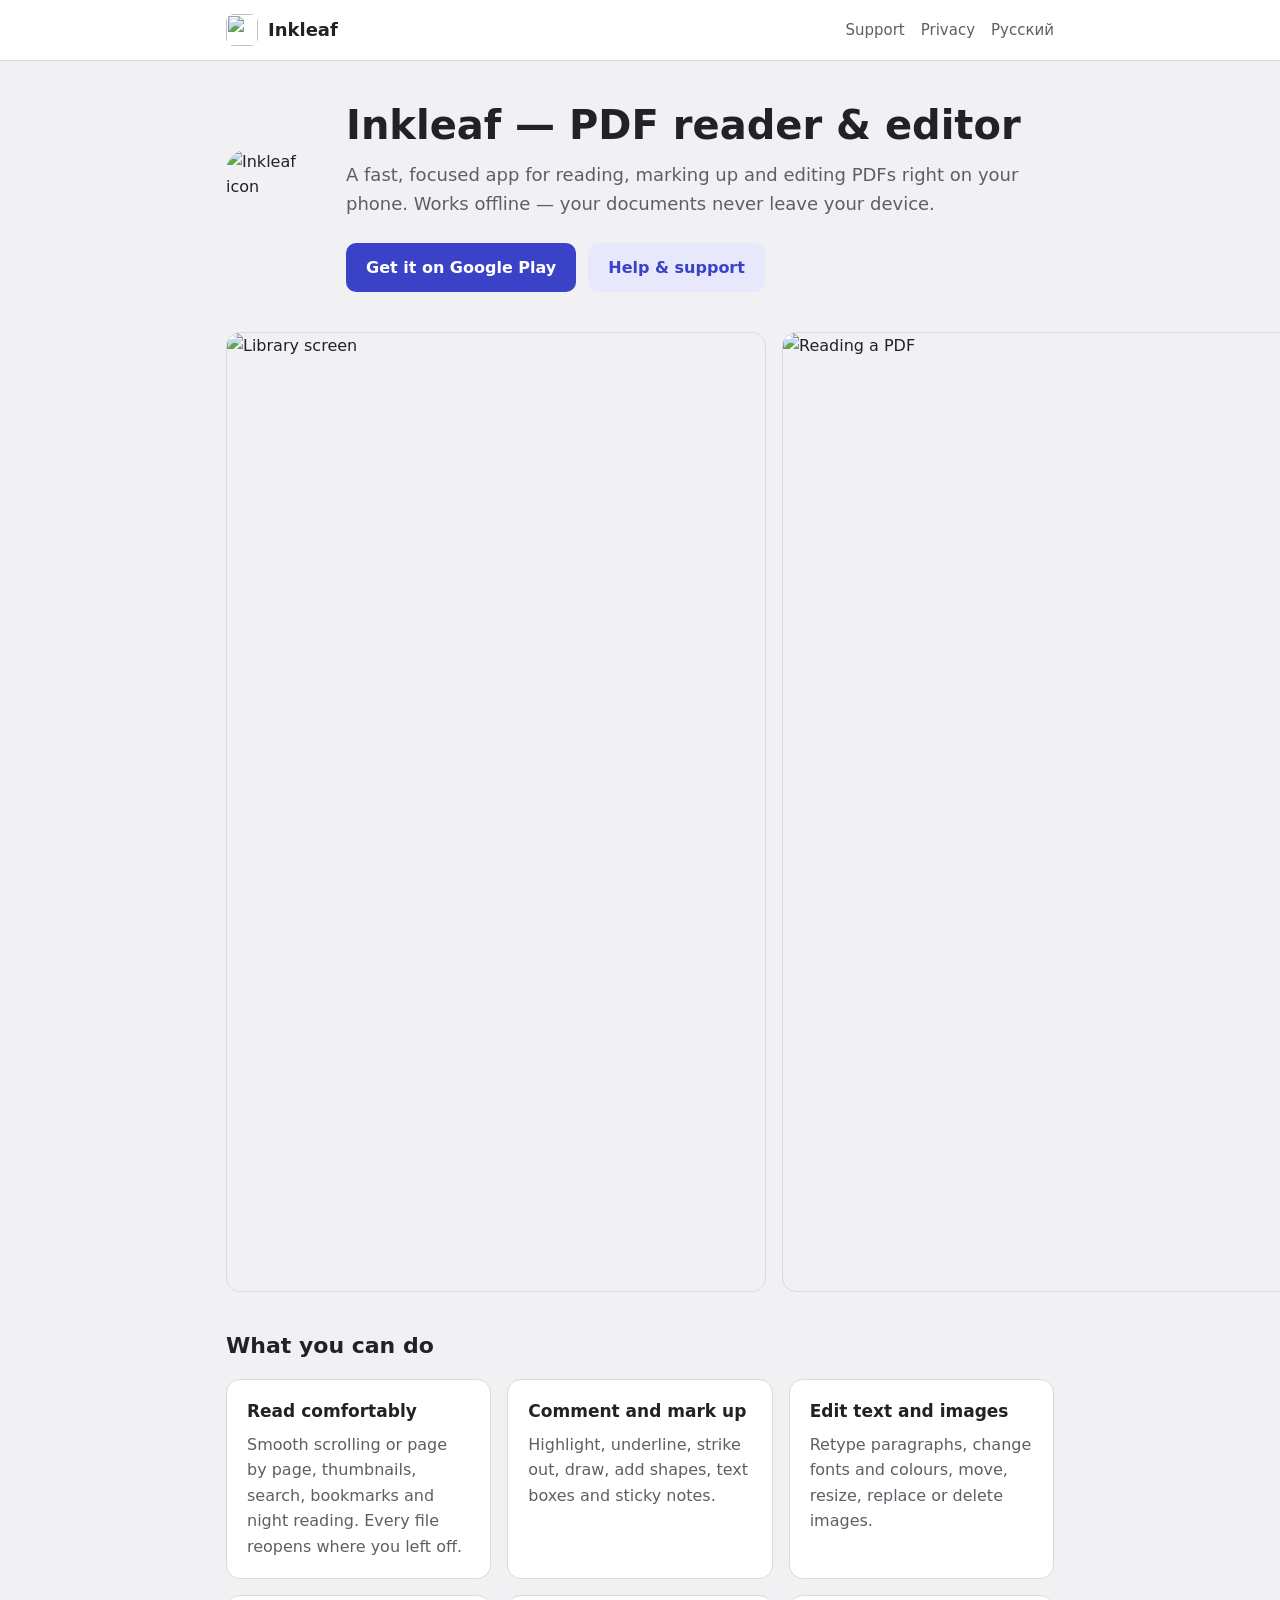
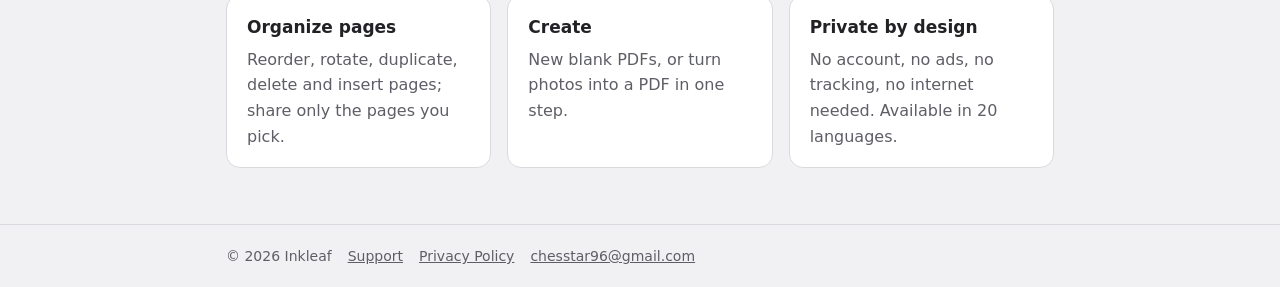
==== index.html @ e780fc38 "Add files via upload" ====
<!doctype html>
<html lang="en">
<head>
<meta charset="utf-8">
<meta name="viewport" content="width=device-width, initial-scale=1">
<title>Inkleaf — PDF Reader & Editor</title>
<meta name="description" content="Read, mark up and edit PDFs on your phone. Works offline; your files stay on your device.">
<link rel="icon" href="./img/icon.svg" type="image/svg+xml">
<link rel="stylesheet" href="./style.css">
</head>
<body>
<header><div class="wrap">
  <a class="brand" href="./"><img src="./img/icon.svg" alt="">Inkleaf</a>
  <nav>
    <a href="./support/">Support</a>
    <a href="./privacy/">Privacy</a>
    <a href="./ru/" lang="ru">Русский</a>
  </nav>
</div></header>
<main><div class="wrap">
  <section class="hero">
    <img class="hero-icon" src="./img/icon.svg" alt="Inkleaf icon">
    <div class="hero-text">
      <h1>Inkleaf — PDF reader &amp; editor</h1>
      <p class="lead">A fast, focused app for reading, marking up and editing PDFs right on your phone. Works offline — your documents never leave your device.</p>
      <div class="buttons">
        <a class="btn" href="https://play.google.com/store/apps/details?id=com.inkleaf">Get it on Google Play</a>
        <a class="btn secondary" href="./support/">Help &amp; support</a>
      </div>
    </div>
  </section>

  <div class="shots">
    <img src="./img/01-home.jpg" alt="Library screen" loading="lazy" width="540" height="960">
    <img src="./img/02-reader.jpg" alt="Reading a PDF" loading="lazy" width="540" height="960">
    <img src="./img/03-annotate.jpg" alt="Annotating a PDF" loading="lazy" width="540" height="960">
  </div>

  <h2>What you can do</h2>
  <div class="features">
    <div class="card"><h3>Read comfortably</h3><p>Smooth scrolling or page by page, thumbnails, search, bookmarks and night reading. Every file reopens where you left off.</p></div>
    <div class="card"><h3>Comment and mark up</h3><p>Highlight, underline, strike out, draw, add shapes, text boxes and sticky notes.</p></div>
    <div class="card"><h3>Edit text and images</h3><p>Retype paragraphs, change fonts and colours, move, resize, replace or delete images.</p></div>
    <div class="card"><h3>Organize pages</h3><p>Reorder, rotate, duplicate, delete and insert pages; share only the pages you pick.</p></div>
    <div class="card"><h3>Create</h3><p>New blank PDFs, or turn photos into a PDF in one step.</p></div>
    <div class="card"><h3>Private by design</h3><p>No account, no ads, no tracking, no internet needed. Available in 20 languages.</p></div>
  </div>
</div></main>
<footer><div class="wrap">
  <span>© 2026 Inkleaf</span>
  <a href="./support/">Support</a>
  <a href="./privacy/">Privacy Policy</a>
  <a href="mailto:chesstar96@gmail.com">chesstar96@gmail.com</a>
</div></footer>
</body>
</html>
---- style.css ----
:root {
  --bg: #f1f1f3;
  --card: #ffffff;
  --border: #dadade;
  --text: #222226;
  --muted: #5e5e66;
  --accent: #3a42c8;
  --accent-soft: #e7e8fb;
}
@media (prefers-color-scheme: dark) {
  :root {
    --bg: #19191c;
    --card: #2e2e33;
    --border: #3c3c43;
    --text: #ececef;
    --muted: #aeaeb6;
    --accent: #8b93ff;
    --accent-soft: #272b5e;
  }
}

* { box-sizing: border-box; }
html { -webkit-text-size-adjust: 100%; }
body {
  margin: 0;
  background: var(--bg);
  color: var(--text);
  font: 16px/1.6 system-ui, -apple-system, "Segoe UI", Roboto, sans-serif;
}
a { color: var(--accent); }
img { max-width: 100%; }

.wrap { max-width: 860px; margin: 0 auto; padding: 0 16px; }

header { border-bottom: 1px solid var(--border); background: var(--card); }
header .wrap { display: flex; align-items: center; gap: 12px; min-height: 60px; flex-wrap: wrap; }
.brand { display: flex; align-items: center; gap: 10px; font-weight: 700; font-size: 18px; color: var(--text); text-decoration: none; margin-right: auto; }
.brand img { width: 32px; height: 32px; border-radius: 8px; }
nav { display: flex; gap: 16px; flex-wrap: wrap; font-size: 15px; }
nav a { color: var(--muted); text-decoration: none; }
nav a:hover, nav a[aria-current] { color: var(--accent); }

main { padding: 40px 0 56px; }
h1 { font-size: clamp(28px, 6vw, 40px); line-height: 1.2; margin: 0 0 12px; }
h2 { font-size: 22px; margin: 36px 0 12px; }
h3 { font-size: 17px; margin: 24px 0 6px; }
.lead { font-size: 18px; color: var(--muted); margin: 0 0 24px; }
.updated { color: var(--muted); font-size: 14px; }

.hero { display: flex; gap: 24px; align-items: center; flex-wrap: wrap; }
.hero-icon { width: 96px; height: 96px; border-radius: 22px; }
.hero-text { flex: 1 1 320px; }

.btn {
  display: inline-block; padding: 12px 20px; border-radius: 10px;
  background: var(--accent); color: #fff; text-decoration: none; font-weight: 600;
}
@media (prefers-color-scheme: dark) { .btn { color: #19191c; } }
.btn.secondary { background: var(--accent-soft); color: var(--accent); }
.buttons { display: flex; gap: 12px; flex-wrap: wrap; }

.shots { display: grid; grid-template-columns: repeat(3, 1fr); gap: 16px; margin: 40px 0 8px; }
.shots img { border-radius: 14px; border: 1px solid var(--border); display: block; }
@media (max-width: 560px) { .shots { grid-template-columns: repeat(2, 1fr); } .shots img:nth-child(3) { display: none; } }

.features { display: grid; grid-template-columns: repeat(auto-fit, minmax(240px, 1fr)); gap: 16px; margin-top: 16px; }
.card { background: var(--card); border: 1px solid var(--border); border-radius: 14px; padding: 18px 20px; }
.card h3 { margin-top: 0; }
.card p { margin: 0; color: var(--muted); }

details { background: var(--card); border: 1px solid var(--border); border-radius: 12px; padding: 14px 18px; margin: 10px 0; }
summary { cursor: pointer; font-weight: 600; }
details p, details ol, details ul { margin: 10px 0 0; color: var(--muted); }

.contact { background: var(--accent-soft); border-radius: 14px; padding: 20px; margin-top: 32px; }
.contact p { margin: 0 0 12px; }

footer { border-top: 1px solid var(--border); padding: 20px 0; color: var(--muted); font-size: 14px; }
footer .wrap { display: flex; gap: 16px; flex-wrap: wrap; }
footer a { color: var(--muted); }
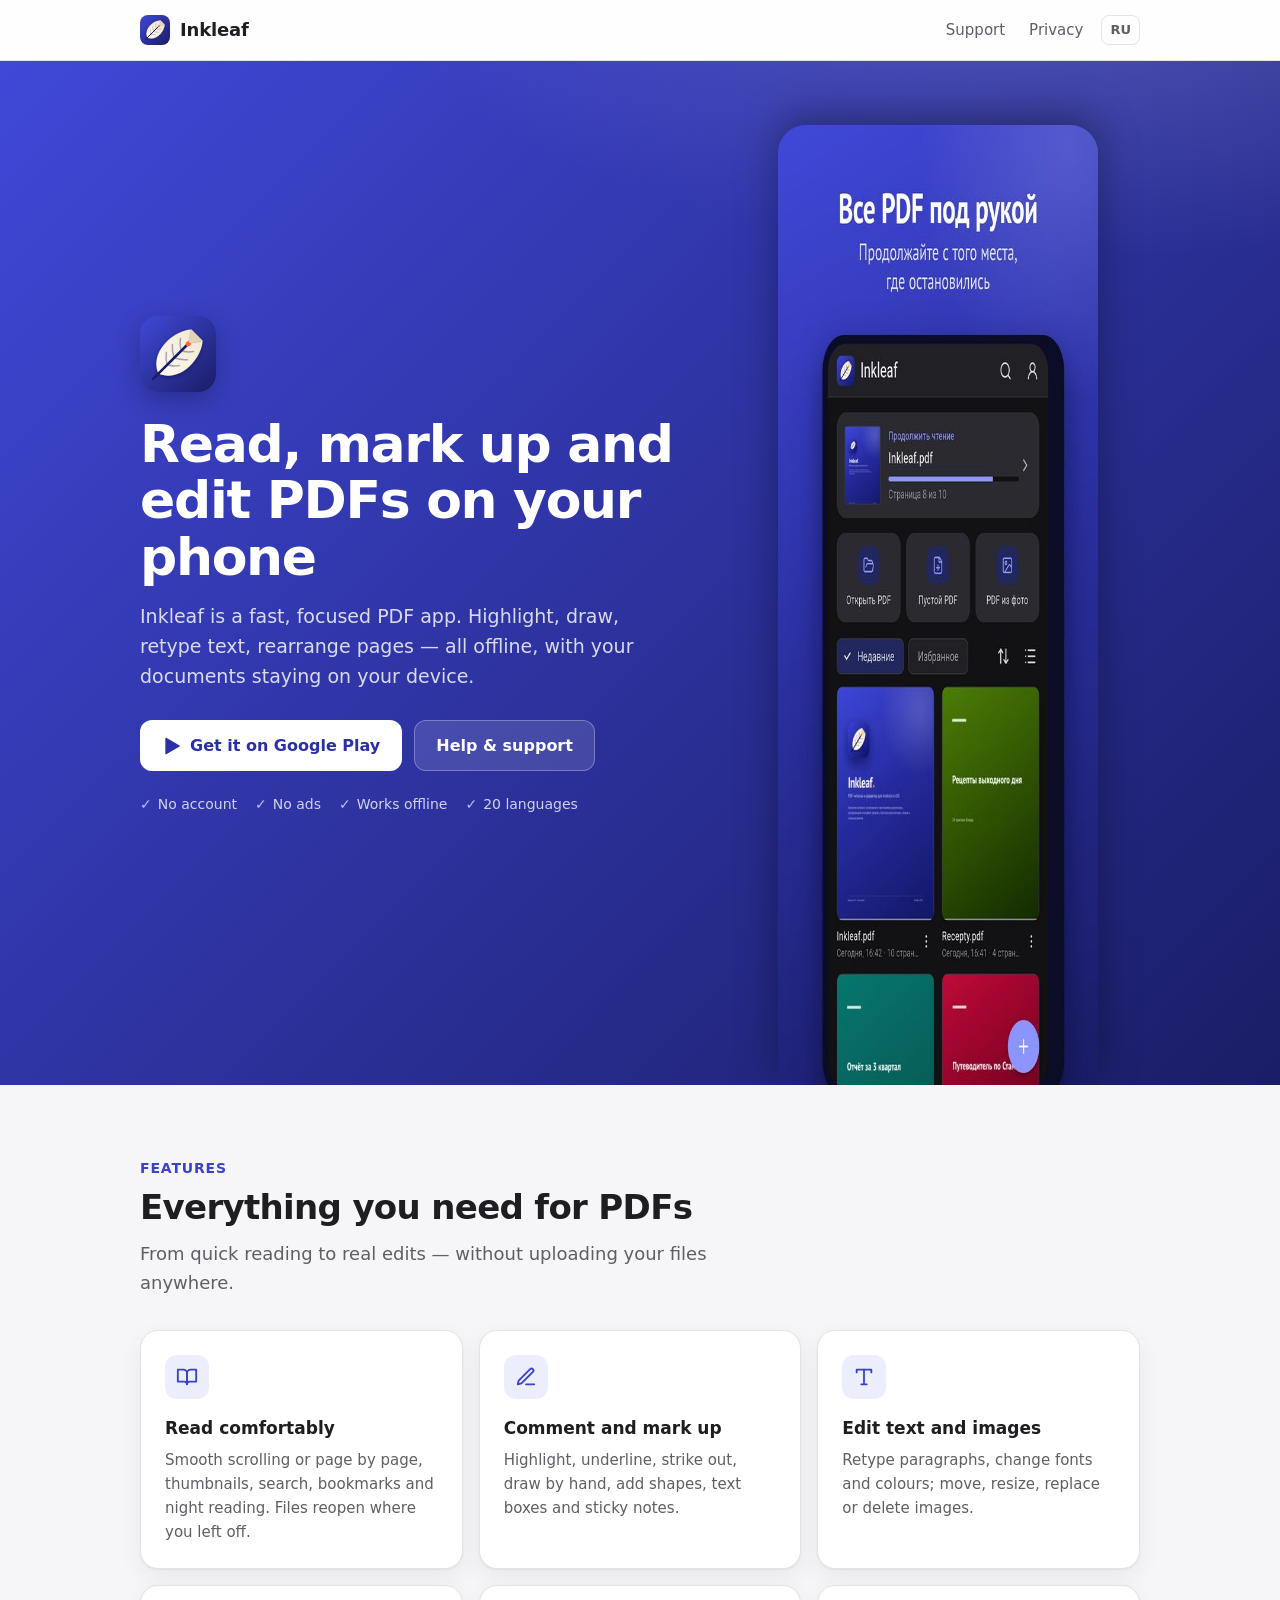
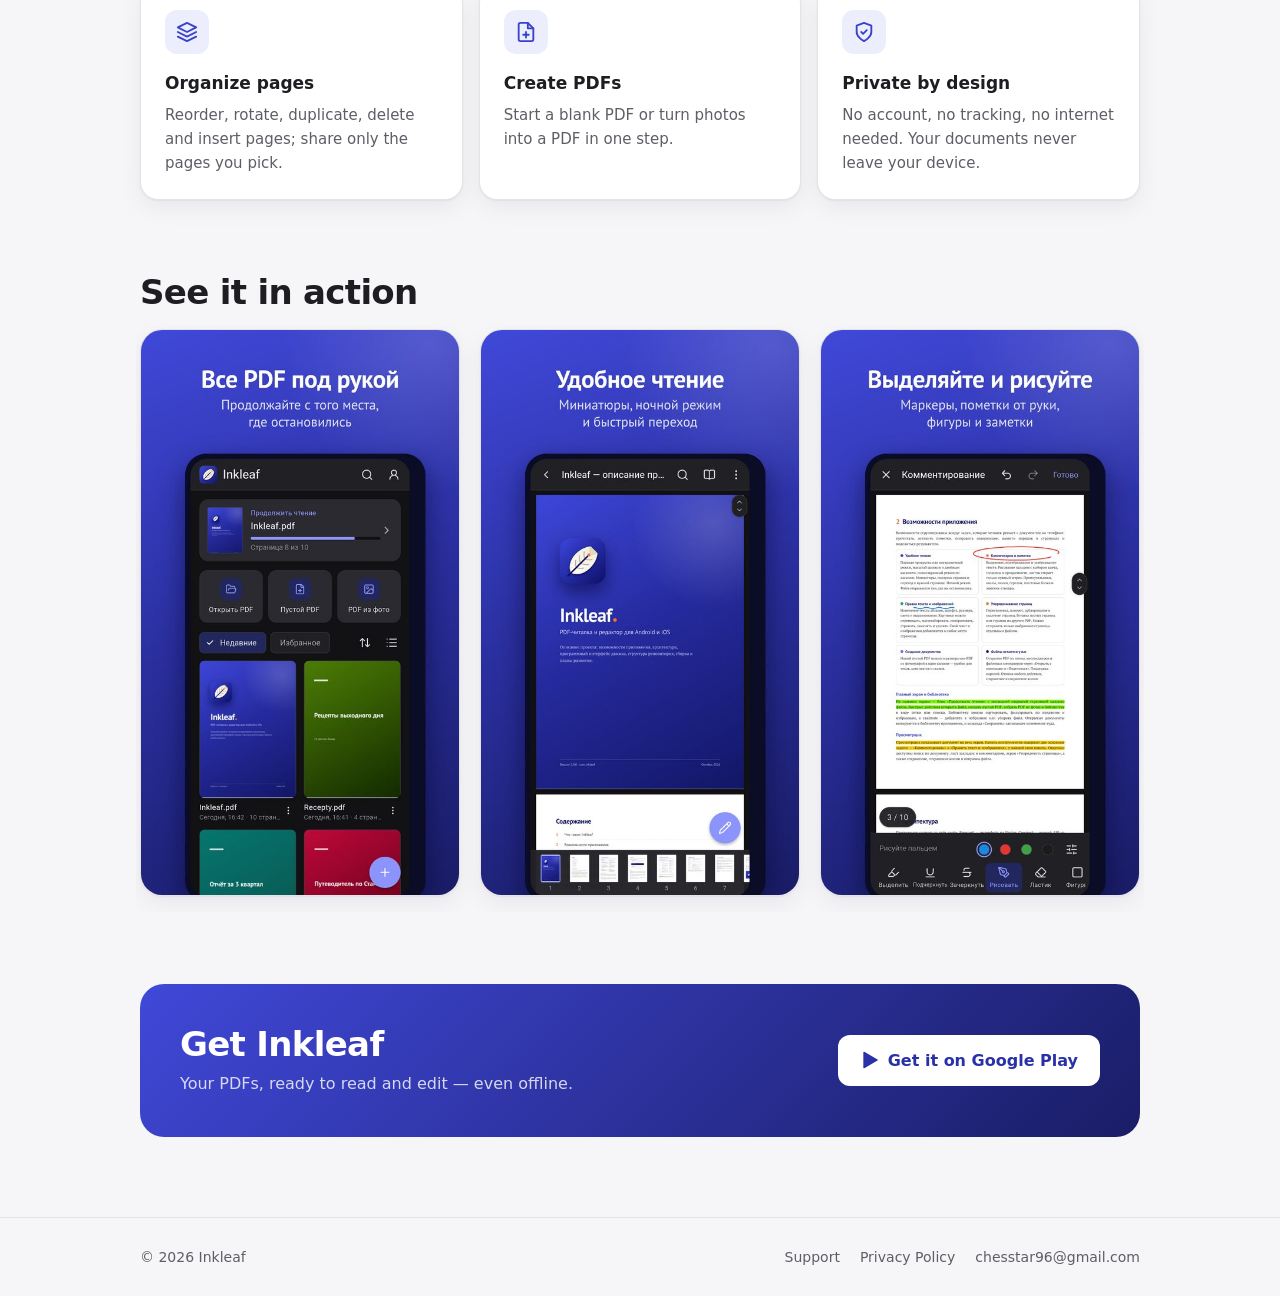
==== commit caa02235: "Add files via upload" ====
--- a/index.html
+++ b/index.html
@@ -5,51 +5,63 @@
 <meta name="viewport" content="width=device-width, initial-scale=1">
 <title>Inkleaf — PDF Reader & Editor</title>
 <meta name="description" content="Read, mark up and edit PDFs on your phone. Works offline; your files stay on your device.">
-<link rel="icon" href="./img/icon.svg" type="image/svg+xml">
-<link rel="stylesheet" href="./style.css">
+<meta name="theme-color" content="#3a42c8">
+<link rel="icon" href="icon.svg" type="image/svg+xml">
+<link rel="stylesheet" href="style.css">
 </head>
 <body>
 <header><div class="wrap">
-  <a class="brand" href="./"><img src="./img/icon.svg" alt="">Inkleaf</a>
+  <a class="brand" href="index.html"><img src="icon.svg" alt=""><span>Inkleaf</span></a>
   <nav>
-    <a href="./support/">Support</a>
-    <a href="./privacy/">Privacy</a>
-    <a href="./ru/" lang="ru">Русский</a>
+    <a href="support.html">Support</a>
+    <a href="privacy.html">Privacy</a>
+    <a href="ru.html" lang="ru">RU</a>
   </nav>
 </div></header>
+<section class="hero"><div class="wrap">
+  <div class="hero-text">
+    <img class="hero-icon" src="icon.svg" alt="">
+    <h1>Read, mark up and edit PDFs on your phone</h1>
+    <p class="lead">Inkleaf is a fast, focused PDF app. Highlight, draw, retype text, rearrange pages — all offline, with your documents staying on your device.</p>
+    <div class="buttons">
+      <a class="btn" href="https://play.google.com/store/apps/details?id=com.inkleaf"><svg viewBox="0 0 24 24" fill="currentColor" aria-hidden="true"><path d="M4 2.8v18.4c0 .6.7 1 1.2.7L21 12.7c.5-.3.5-1.1 0-1.4L5.2 2.1c-.5-.3-1.2.1-1.2.7z"/></svg>Get it on Google Play</a>
+      <a class="btn ghost" href="support.html">Help & support</a>
+    </div>
+    <ul class="badges"><li>No account</li><li>No ads</li><li>Works offline</li><li>20 languages</li></ul>
+  </div>
+  <div class="hero-phone"><img src="01-home.jpg" alt="Library screen" width="540" height="960"></div>
+</div></section>
 <main><div class="wrap">
-  <section class="hero">
-    <img class="hero-icon" src="./img/icon.svg" alt="Inkleaf icon">
-    <div class="hero-text">
-      <h1>Inkleaf — PDF reader &amp; editor</h1>
-      <p class="lead">A fast, focused app for reading, marking up and editing PDFs right on your phone. Works offline — your documents never leave your device.</p>
-      <div class="buttons">
-        <a class="btn" href="https://play.google.com/store/apps/details?id=com.inkleaf">Get it on Google Play</a>
-        <a class="btn secondary" href="./support/">Help &amp; support</a>
-      </div>
+  <section class="block">
+    <p class="eyebrow">Features</p>
+    <h2>Everything you need for PDFs</h2>
+    <p class="section-lead">From quick reading to real edits — without uploading your files anywhere.</p>
+    <div class="features">
+      <div class="card"><div class="ico"><svg viewBox="0 0 24 24" fill="none" stroke="currentColor" stroke-width="2" stroke-linecap="round" stroke-linejoin="round" aria-hidden="true"><path d="M2 4h6a4 4 0 0 1 4 4v12a3 3 0 0 0-3-3H2z"/><path d="M22 4h-6a4 4 0 0 0-4 4v12a3 3 0 0 1 3-3h7z"/></svg></div><h3>Read comfortably</h3><p>Smooth scrolling or page by page, thumbnails, search, bookmarks and night reading. Files reopen where you left off.</p></div>
+      <div class="card"><div class="ico"><svg viewBox="0 0 24 24" fill="none" stroke="currentColor" stroke-width="2" stroke-linecap="round" stroke-linejoin="round" aria-hidden="true"><path d="M12 20h9"/><path d="M16.5 3.5a2.1 2.1 0 0 1 3 3L7 19l-4 1 1-4z"/></svg></div><h3>Comment and mark up</h3><p>Highlight, underline, strike out, draw by hand, add shapes, text boxes and sticky notes.</p></div>
+      <div class="card"><div class="ico"><svg viewBox="0 0 24 24" fill="none" stroke="currentColor" stroke-width="2" stroke-linecap="round" stroke-linejoin="round" aria-hidden="true"><path d="M4 7V4h16v3"/><path d="M9 20h6"/><path d="M12 4v16"/></svg></div><h3>Edit text and images</h3><p>Retype paragraphs, change fonts and colours; move, resize, replace or delete images.</p></div>
+      <div class="card"><div class="ico"><svg viewBox="0 0 24 24" fill="none" stroke="currentColor" stroke-width="2" stroke-linecap="round" stroke-linejoin="round" aria-hidden="true"><path d="m12 2 10 5-10 5L2 7z"/><path d="m2 17 10 5 10-5"/><path d="m2 12 10 5 10-5"/></svg></div><h3>Organize pages</h3><p>Reorder, rotate, duplicate, delete and insert pages; share only the pages you pick.</p></div>
+      <div class="card"><div class="ico"><svg viewBox="0 0 24 24" fill="none" stroke="currentColor" stroke-width="2" stroke-linecap="round" stroke-linejoin="round" aria-hidden="true"><path d="M14 2H6a2 2 0 0 0-2 2v16a2 2 0 0 0 2 2h12a2 2 0 0 0 2-2V8z"/><path d="M14 2v6h6"/><path d="M12 18v-6"/><path d="M9 15h6"/></svg></div><h3>Create PDFs</h3><p>Start a blank PDF or turn photos into a PDF in one step.</p></div>
+      <div class="card"><div class="ico"><svg viewBox="0 0 24 24" fill="none" stroke="currentColor" stroke-width="2" stroke-linecap="round" stroke-linejoin="round" aria-hidden="true"><path d="M12 22s8-4 8-10V5l-8-3-8 3v7c0 6 8 10 8 10z"/><path d="m9 12 2 2 4-4"/></svg></div><h3>Private by design</h3><p>No account, no tracking, no internet needed. Your documents never leave your device.</p></div>
     </div>
   </section>
-
-  <div class="shots">
-    <img src="./img/01-home.jpg" alt="Library screen" loading="lazy" width="540" height="960">
-    <img src="./img/02-reader.jpg" alt="Reading a PDF" loading="lazy" width="540" height="960">
-    <img src="./img/03-annotate.jpg" alt="Annotating a PDF" loading="lazy" width="540" height="960">
-  </div>
-
-  <h2>What you can do</h2>
-  <div class="features">
-    <div class="card"><h3>Read comfortably</h3><p>Smooth scrolling or page by page, thumbnails, search, bookmarks and night reading. Every file reopens where you left off.</p></div>
-    <div class="card"><h3>Comment and mark up</h3><p>Highlight, underline, strike out, draw, add shapes, text boxes and sticky notes.</p></div>
-    <div class="card"><h3>Edit text and images</h3><p>Retype paragraphs, change fonts and colours, move, resize, replace or delete images.</p></div>
-    <div class="card"><h3>Organize pages</h3><p>Reorder, rotate, duplicate, delete and insert pages; share only the pages you pick.</p></div>
-    <div class="card"><h3>Create</h3><p>New blank PDFs, or turn photos into a PDF in one step.</p></div>
-    <div class="card"><h3>Private by design</h3><p>No account, no ads, no tracking, no internet needed. Available in 20 languages.</p></div>
+  <section class="block">
+    <h2>See it in action</h2>
+    <div class="shots">
+    <img src="01-home.jpg" alt="Library screen" loading="lazy" width="540" height="960">
+    <img src="02-reader.jpg" alt="Reading a PDF" loading="lazy" width="540" height="960">
+    <img src="03-annotate.jpg" alt="Annotating a PDF" loading="lazy" width="540" height="960">
+    </div>
+  </section>
+  <div class="cta">
+    <div><h2>Get Inkleaf</h2><p>Your PDFs, ready to read and edit — even offline.</p></div>
+    <a class="btn" href="https://play.google.com/store/apps/details?id=com.inkleaf"><svg viewBox="0 0 24 24" fill="currentColor" aria-hidden="true"><path d="M4 2.8v18.4c0 .6.7 1 1.2.7L21 12.7c.5-.3.5-1.1 0-1.4L5.2 2.1c-.5-.3-1.2.1-1.2.7z"/></svg>Get it on Google Play</a>
   </div>
 </div></main>
 <footer><div class="wrap">
-  <span>© 2026 Inkleaf</span>
-  <a href="./support/">Support</a>
-  <a href="./privacy/">Privacy Policy</a>
+  <span class="copy">© 2026 Inkleaf</span>
+  <a href="support.html">Support</a>
+  <a href="privacy.html">Privacy Policy</a>
   <a href="mailto:chesstar96@gmail.com">chesstar96@gmail.com</a>
 </div></footer>
 </body>
--- a/style.css
+++ b/style.css
@@ -1,21 +1,27 @@
 :root {
-  --bg: #f1f1f3;
+  --bg: #f6f6f8;
   --card: #ffffff;
-  --border: #dadade;
-  --text: #222226;
+  --border: #e3e3e8;
+  --text: #1d1d22;
   --muted: #5e5e66;
   --accent: #3a42c8;
-  --accent-soft: #e7e8fb;
+  --accent-soft: #ecedfd;
+  --hero-a: #4048d8;
+  --hero-b: #1a1d66;
+  --shadow: 0 1px 2px rgba(20, 22, 60, .06), 0 8px 24px rgba(20, 22, 60, .06);
 }
 @media (prefers-color-scheme: dark) {
   :root {
-    --bg: #19191c;
-    --card: #2e2e33;
-    --border: #3c3c43;
+    --bg: #141417;
+    --card: #1f1f24;
+    --border: #2f2f36;
     --text: #ececef;
-    --muted: #aeaeb6;
+    --muted: #a6a6ae;
     --accent: #8b93ff;
-    --accent-soft: #272b5e;
+    --accent-soft: #23264f;
+    --hero-a: #2f36b0;
+    --hero-b: #12144a;
+    --shadow: 0 1px 2px rgba(0, 0, 0, .3), 0 8px 24px rgba(0, 0, 0, .25);
   }
 }
 
@@ -25,56 +31,133 @@
   margin: 0;
   background: var(--bg);
   color: var(--text);
-  font: 16px/1.6 system-ui, -apple-system, "Segoe UI", Roboto, sans-serif;
+  font: 16px/1.6 Inter, system-ui, -apple-system, "Segoe UI", Roboto, sans-serif;
+  -webkit-font-smoothing: antialiased;
 }
 a { color: var(--accent); }
-img { max-width: 100%; }
+img { max-width: 100%; display: block; }
+b { font-weight: 600; }
 
-.wrap { max-width: 860px; margin: 0 auto; padding: 0 16px; }
+.wrap { max-width: 1040px; margin: 0 auto; padding: 0 20px; }
+@media (max-width: 480px) { .wrap { padding: 0 16px; } }
 
-header { border-bottom: 1px solid var(--border); background: var(--card); }
-header .wrap { display: flex; align-items: center; gap: 12px; min-height: 60px; flex-wrap: wrap; }
-.brand { display: flex; align-items: center; gap: 10px; font-weight: 700; font-size: 18px; color: var(--text); text-decoration: none; margin-right: auto; }
-.brand img { width: 32px; height: 32px; border-radius: 8px; }
-nav { display: flex; gap: 16px; flex-wrap: wrap; font-size: 15px; }
-nav a { color: var(--muted); text-decoration: none; }
-nav a:hover, nav a[aria-current] { color: var(--accent); }
+/* ---------- header ---------- */
+header {
+  position: sticky; top: 0; z-index: 10;
+  background: color-mix(in srgb, var(--card) 88%, transparent);
+  backdrop-filter: saturate(1.6) blur(12px);
+  -webkit-backdrop-filter: saturate(1.6) blur(12px);
+  border-bottom: 1px solid var(--border);
+}
+header .wrap { display: flex; align-items: center; gap: 8px; height: 60px; }
+.brand { display: flex; align-items: center; gap: 10px; font-weight: 700; font-size: 18px; letter-spacing: -.01em; color: var(--text); text-decoration: none; margin-right: auto; }
+.brand img { width: 30px; height: 30px; border-radius: 8px; }
+nav { display: flex; align-items: center; gap: 4px; font-size: 15px; white-space: nowrap; }
+nav a { color: var(--muted); text-decoration: none; padding: 6px 10px; border-radius: 8px; }
+nav a:hover { color: var(--text); background: var(--accent-soft); }
+nav a[aria-current] { color: var(--accent); font-weight: 600; }
+nav a[lang] { border: 1px solid var(--border); font-size: 13px; font-weight: 600; padding: 4px 8px; margin-left: 4px; }
+@media (max-width: 480px) { nav { font-size: 14px; gap: 0; } nav a { padding: 6px 7px; } .brand span { display: none; } }
 
-main { padding: 40px 0 56px; }
-h1 { font-size: clamp(28px, 6vw, 40px); line-height: 1.2; margin: 0 0 12px; }
-h2 { font-size: 22px; margin: 36px 0 12px; }
-h3 { font-size: 17px; margin: 24px 0 6px; }
-.lead { font-size: 18px; color: var(--muted); margin: 0 0 24px; }
-.updated { color: var(--muted); font-size: 14px; }
+/* ---------- hero ---------- */
+.hero {
+  background:
+    radial-gradient(1200px 500px at 85% -10%, rgba(255,255,255,.16), transparent 60%),
+    linear-gradient(135deg, var(--hero-a), var(--hero-b));
+  color: #fff;
+  overflow: hidden;
+}
+.hero .wrap { display: grid; grid-template-columns: 1.15fr .85fr; gap: 48px; align-items: center; padding-top: 64px; padding-bottom: 0; }
+.hero-text { padding-bottom: 64px; }
+.hero-icon { width: 76px; height: 76px; border-radius: 18px; box-shadow: 0 8px 24px rgba(0,0,0,.25); margin-bottom: 24px; }
+.hero h1 { font-size: clamp(32px, 5.2vw, 52px); line-height: 1.08; letter-spacing: -.025em; margin: 0 0 16px; }
+.hero .lead { font-size: clamp(17px, 2vw, 19px); color: rgba(255,255,255,.82); margin: 0 0 28px; max-width: 520px; }
+.hero-phone { align-self: end; justify-self: center; width: min(320px, 100%); }
+.hero-phone img { border-radius: 28px 28px 0 0; box-shadow: 0 -10px 40px rgba(0,0,0,.35); }
+.badges { display: flex; gap: 8px 18px; flex-wrap: wrap; margin-top: 22px; padding: 0; list-style: none; font-size: 14px; color: rgba(255,255,255,.78); }
+.badges li::before { content: "✓"; margin-right: 6px; color: #b9beff; font-weight: 700; }
+@media (max-width: 760px) {
+  .hero .wrap { grid-template-columns: 1fr; gap: 8px; padding-top: 40px; }
+  .hero-text { padding-bottom: 24px; }
+  .hero-phone { width: min(260px, 72%); }
+  .hero-phone img { aspect-ratio: 540 / 640; object-fit: cover; object-position: top; }
+}
 
-.hero { display: flex; gap: 24px; align-items: center; flex-wrap: wrap; }
-.hero-icon { width: 96px; height: 96px; border-radius: 22px; }
-.hero-text { flex: 1 1 320px; }
+/* ---------- buttons ---------- */
+.buttons { display: flex; gap: 12px; flex-wrap: wrap; }
+.btn {
+  display: inline-flex; align-items: center; gap: 8px;
+  padding: 13px 22px; border-radius: 12px;
+  background: var(--accent); color: #fff; text-decoration: none; font-weight: 600; font-size: 16px;
+  transition: transform .15s ease, box-shadow .15s ease;
+}
+.btn:hover { transform: translateY(-1px); box-shadow: 0 6px 16px rgba(20,22,60,.2); }
+.btn svg { width: 20px; height: 20px; flex: none; }
+@media (prefers-color-scheme: dark) { .btn { color: #12144a; } }
+.hero .btn { background: #fff; color: #2a31a8; }
+.hero .btn.ghost { background: rgba(255,255,255,.12); color: #fff; box-shadow: inset 0 0 0 1px rgba(255,255,255,.28); }
 
-.btn {
-  display: inline-block; padding: 12px 20px; border-radius: 10px;
-  background: var(--accent); color: #fff; text-decoration: none; font-weight: 600;
+/* ---------- sections ---------- */
+section.block { padding: 72px 0 0; }
+.eyebrow { color: var(--accent); font-weight: 600; font-size: 14px; letter-spacing: .06em; text-transform: uppercase; margin: 0 0 8px; }
+h2 { font-size: clamp(26px, 3.6vw, 34px); line-height: 1.2; letter-spacing: -.02em; margin: 0 0 12px; }
+.section-lead { color: var(--muted); font-size: 18px; margin: 0 0 32px; max-width: 620px; }
+
+.features { display: grid; grid-template-columns: repeat(3, 1fr); gap: 16px; }
+@media (max-width: 860px) { .features { grid-template-columns: repeat(2, 1fr); } }
+@media (max-width: 560px) { .features { grid-template-columns: 1fr; } }
+.card { background: var(--card); border: 1px solid var(--border); border-radius: 18px; padding: 24px; box-shadow: var(--shadow); }
+.card .ico { width: 44px; height: 44px; border-radius: 12px; background: var(--accent-soft); color: var(--accent); display: grid; place-items: center; margin-bottom: 16px; }
+.card .ico svg { width: 22px; height: 22px; }
+.card h3 { font-size: 17px; margin: 0 0 6px; }
+.card p { margin: 0; color: var(--muted); font-size: 15px; }
+
+.shots {
+  display: grid; grid-auto-flow: column; grid-auto-columns: minmax(220px, 1fr);
+  gap: 20px; overflow-x: auto; scroll-snap-type: x mandatory;
+  padding: 4px 4px 16px; margin: 0 -4px;
+  scrollbar-width: thin;
 }
-@media (prefers-color-scheme: dark) { .btn { color: #19191c; } }
-.btn.secondary { background: var(--accent-soft); color: var(--accent); }
-.buttons { display: flex; gap: 12px; flex-wrap: wrap; }
+.shots img { scroll-snap-align: start; border-radius: 22px; box-shadow: var(--shadow); border: 1px solid var(--border); width: 100%; height: auto; }
+@media (max-width: 560px) { .shots { grid-auto-columns: 68%; } }
 
-.shots { display: grid; grid-template-columns: repeat(3, 1fr); gap: 16px; margin: 40px 0 8px; }
-.shots img { border-radius: 14px; border: 1px solid var(--border); display: block; }
-@media (max-width: 560px) { .shots { grid-template-columns: repeat(2, 1fr); } .shots img:nth-child(3) { display: none; } }
+.cta { margin: 72px 0 0; padding: 40px; border-radius: 24px; background: linear-gradient(135deg, var(--hero-a), var(--hero-b)); color: #fff; display: flex; gap: 24px; align-items: center; justify-content: space-between; flex-wrap: wrap; }
+.cta h2 { margin: 0 0 6px; color: #fff; }
+.cta p { margin: 0; color: rgba(255,255,255,.8); }
+.cta .btn { background: #fff; color: #2a31a8; }
+@media (max-width: 480px) { .cta { padding: 28px 22px; } }
 
-.features { display: grid; grid-template-columns: repeat(auto-fit, minmax(240px, 1fr)); gap: 16px; margin-top: 16px; }
-.card { background: var(--card); border: 1px solid var(--border); border-radius: 14px; padding: 18px 20px; }
-.card h3 { margin-top: 0; }
-.card p { margin: 0; color: var(--muted); }
+/* ---------- text pages ---------- */
+.page-head { background: var(--card); border-bottom: 1px solid var(--border); }
+main { padding: 0 0 80px; }
+main.doc .wrap, main.doc > .wrap { max-width: 760px; }
+main.doc { padding-top: 48px; }
+main.doc h1 { font-size: clamp(30px, 5vw, 42px); line-height: 1.15; letter-spacing: -.025em; margin: 0 0 12px; }
+main.doc h2 { font-size: 21px; letter-spacing: -.01em; margin: 40px 0 10px; }
+main.doc .lead { font-size: 18px; color: var(--muted); margin: 0 0 32px; }
+main.doc p, main.doc li { color: color-mix(in srgb, var(--text) 86%, var(--muted)); }
+main.doc ul { padding-left: 22px; }
+main.doc li { margin: 6px 0; }
+.updated { display: inline-block; color: var(--muted); font-size: 14px; background: var(--accent-soft); border-radius: 999px; padding: 3px 12px; margin: 0 0 16px; }
 
-details { background: var(--card); border: 1px solid var(--border); border-radius: 12px; padding: 14px 18px; margin: 10px 0; }
-summary { cursor: pointer; font-weight: 600; }
-details p, details ol, details ul { margin: 10px 0 0; color: var(--muted); }
+details { background: var(--card); border: 1px solid var(--border); border-radius: 14px; margin: 10px 0; box-shadow: var(--shadow); }
+summary { cursor: pointer; font-weight: 600; padding: 16px 52px 16px 20px; list-style: none; position: relative; }
+summary::-webkit-details-marker { display: none; }
+summary::after {
+  content: ""; position: absolute; right: 20px; top: 50%; width: 9px; height: 9px; margin-top: -7px;
+  border-right: 2px solid var(--muted); border-bottom: 2px solid var(--muted); transform: rotate(45deg); transition: transform .2s;
+}
+details[open] summary::after { transform: rotate(-135deg); margin-top: -2px; }
+details > p, details > ul, details > ol { margin: 0; padding: 0 20px 18px; color: var(--muted); }
 
-.contact { background: var(--accent-soft); border-radius: 14px; padding: 20px; margin-top: 32px; }
-.contact p { margin: 0 0 12px; }
+.contact { background: linear-gradient(135deg, var(--hero-a), var(--hero-b)); color: #fff; border-radius: 20px; padding: 28px; margin-top: 40px; }
+.contact h2 { color: #fff; margin: 0 0 8px !important; }
+.contact p { margin: 0 0 18px; color: rgba(255,255,255,.82) !important; }
+.contact .btn { background: #fff; color: #2a31a8; word-break: break-all; }
 
-footer { border-top: 1px solid var(--border); padding: 20px 0; color: var(--muted); font-size: 14px; }
-footer .wrap { display: flex; gap: 16px; flex-wrap: wrap; }
-footer a { color: var(--muted); }
+/* ---------- footer ---------- */
+footer { border-top: 1px solid var(--border); padding: 28px 0; color: var(--muted); font-size: 14px; margin-top: 0; }
+footer .wrap { display: flex; gap: 8px 20px; flex-wrap: wrap; align-items: center; }
+footer .copy { margin-right: auto; }
+footer a { color: var(--muted); text-decoration: none; }
+footer a:hover { color: var(--accent); }
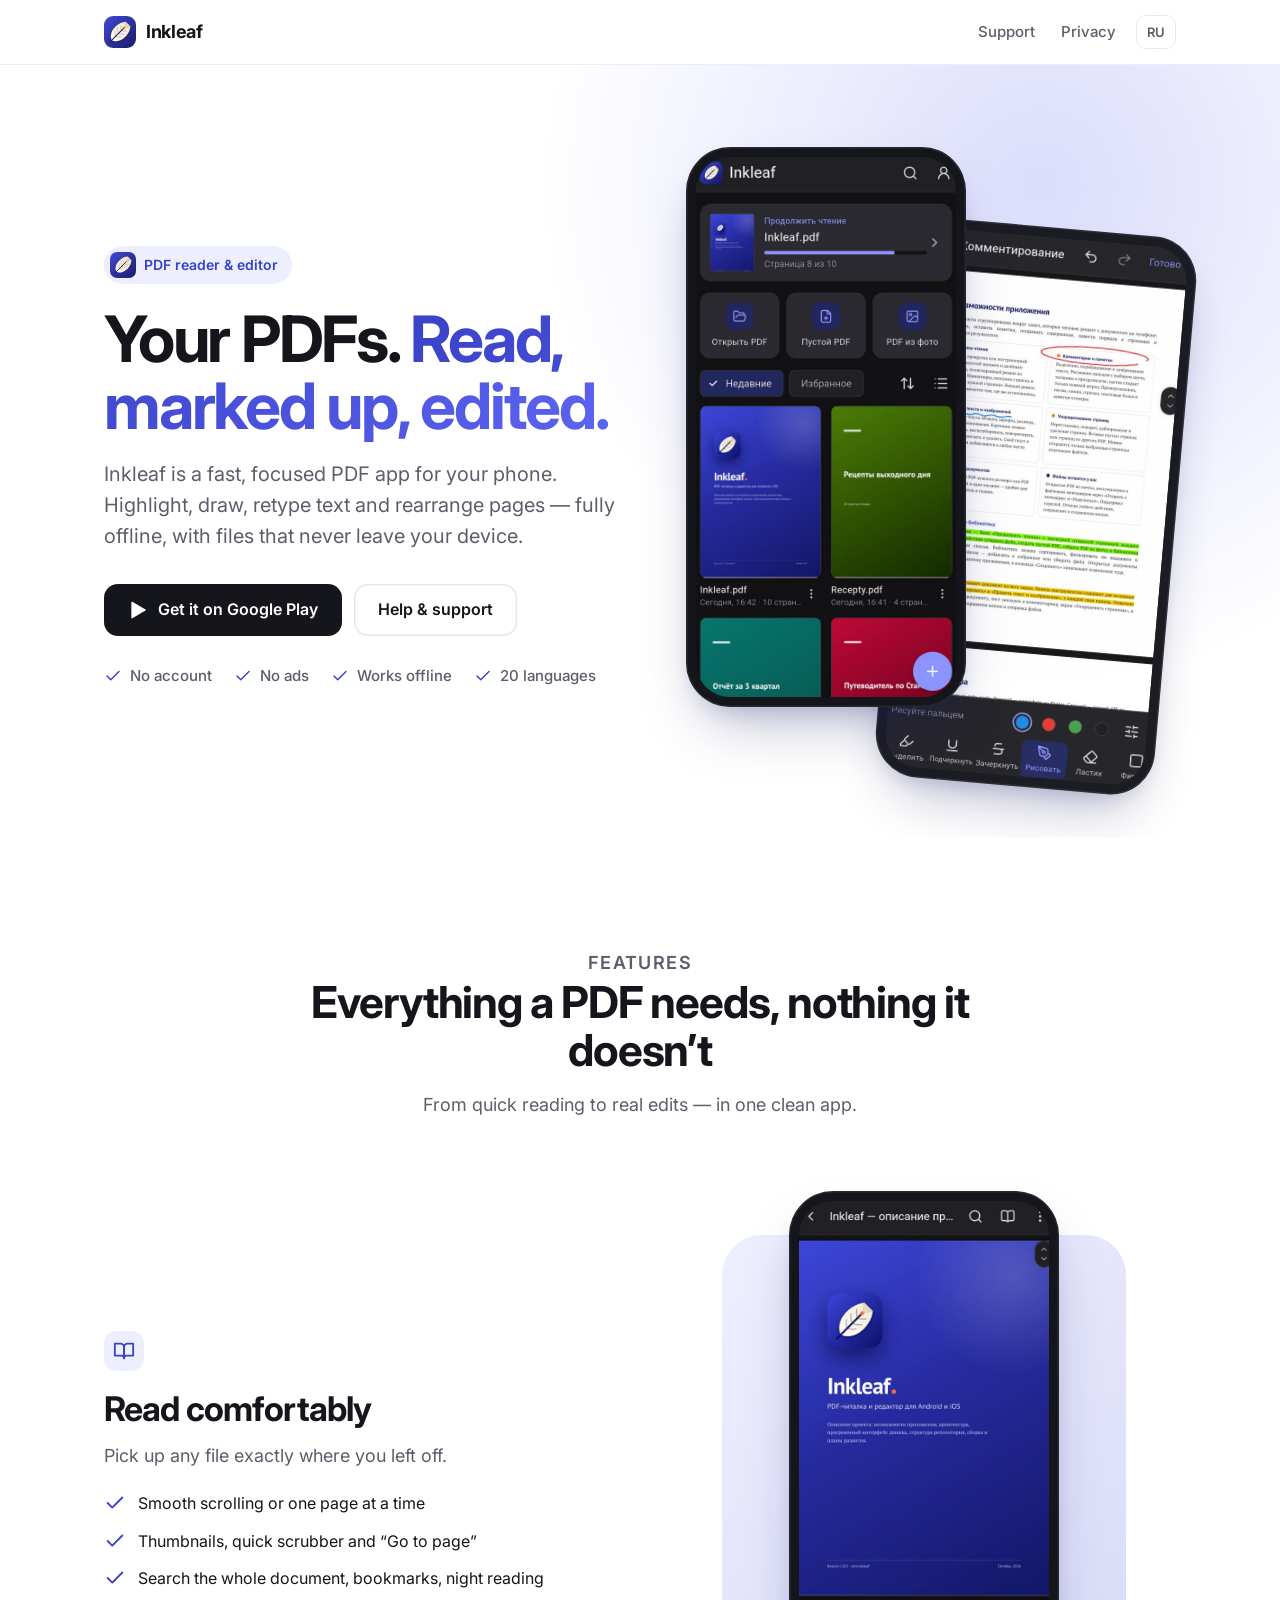
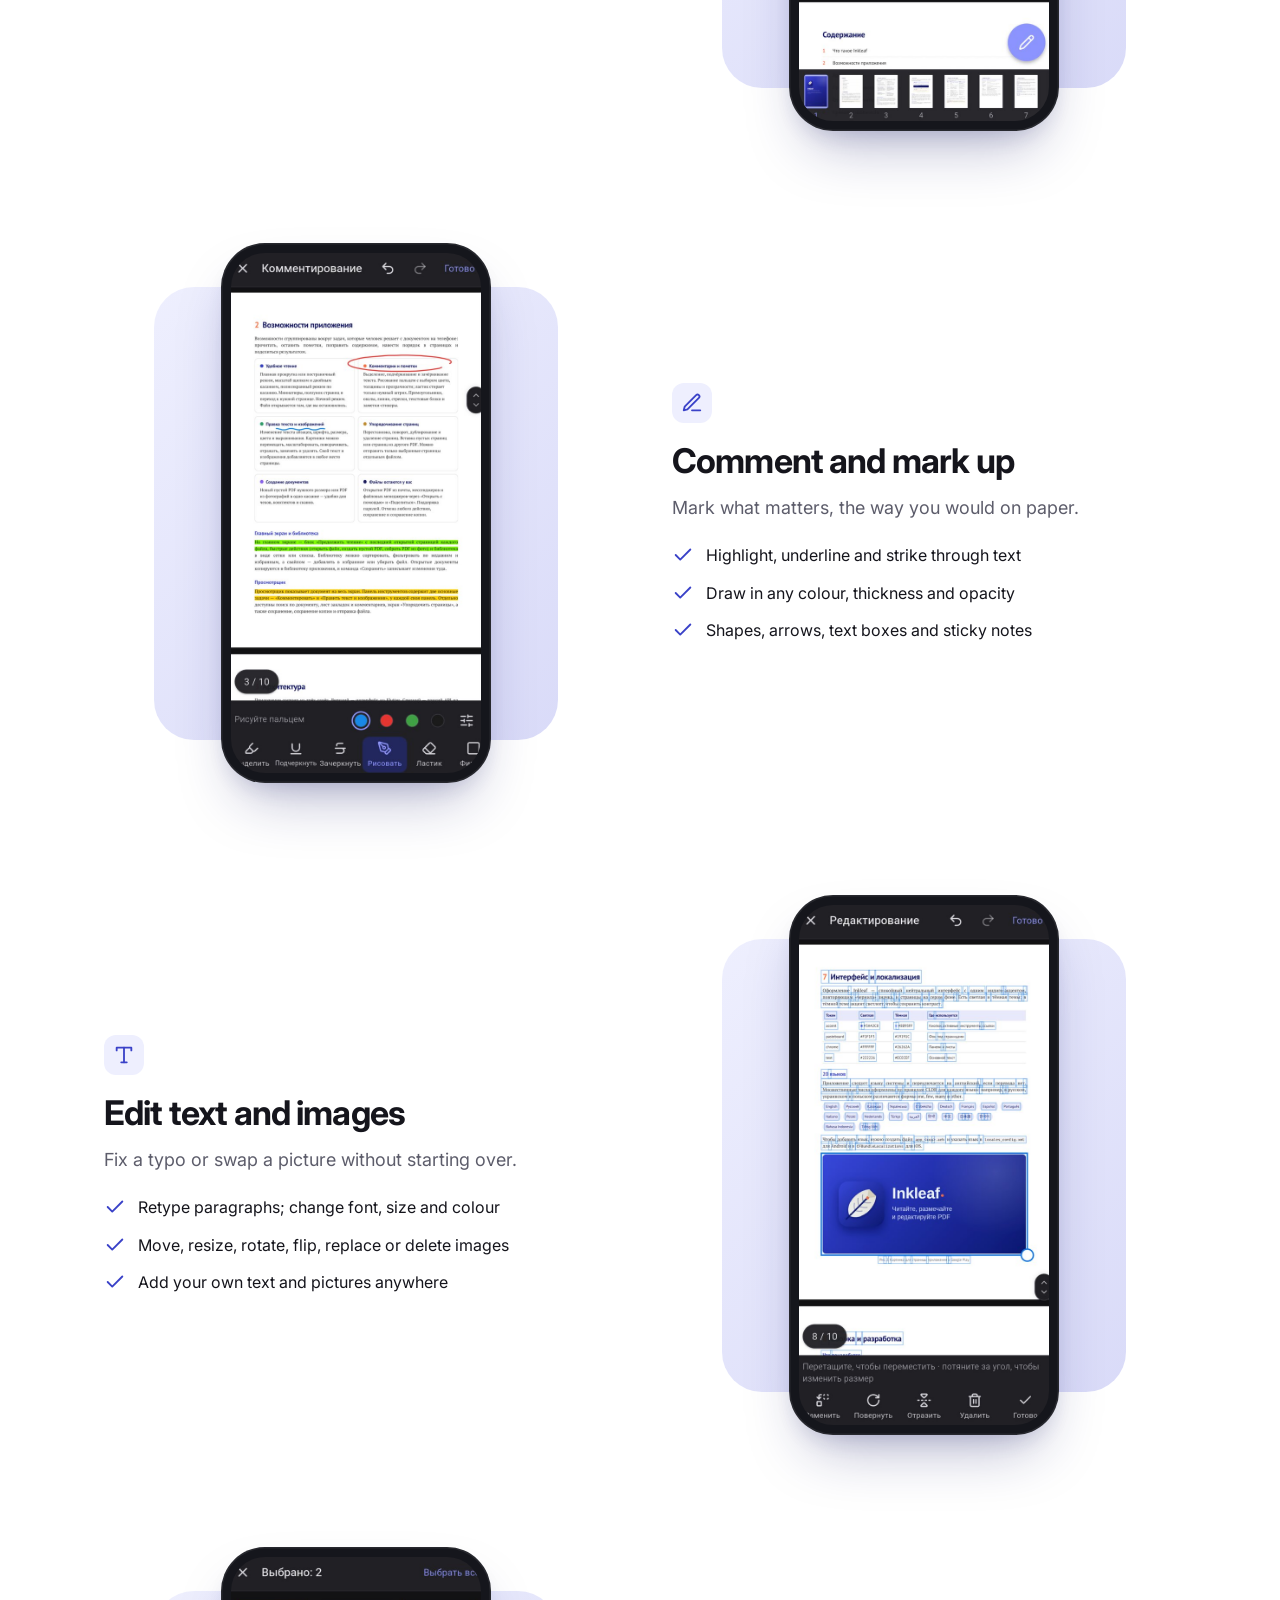
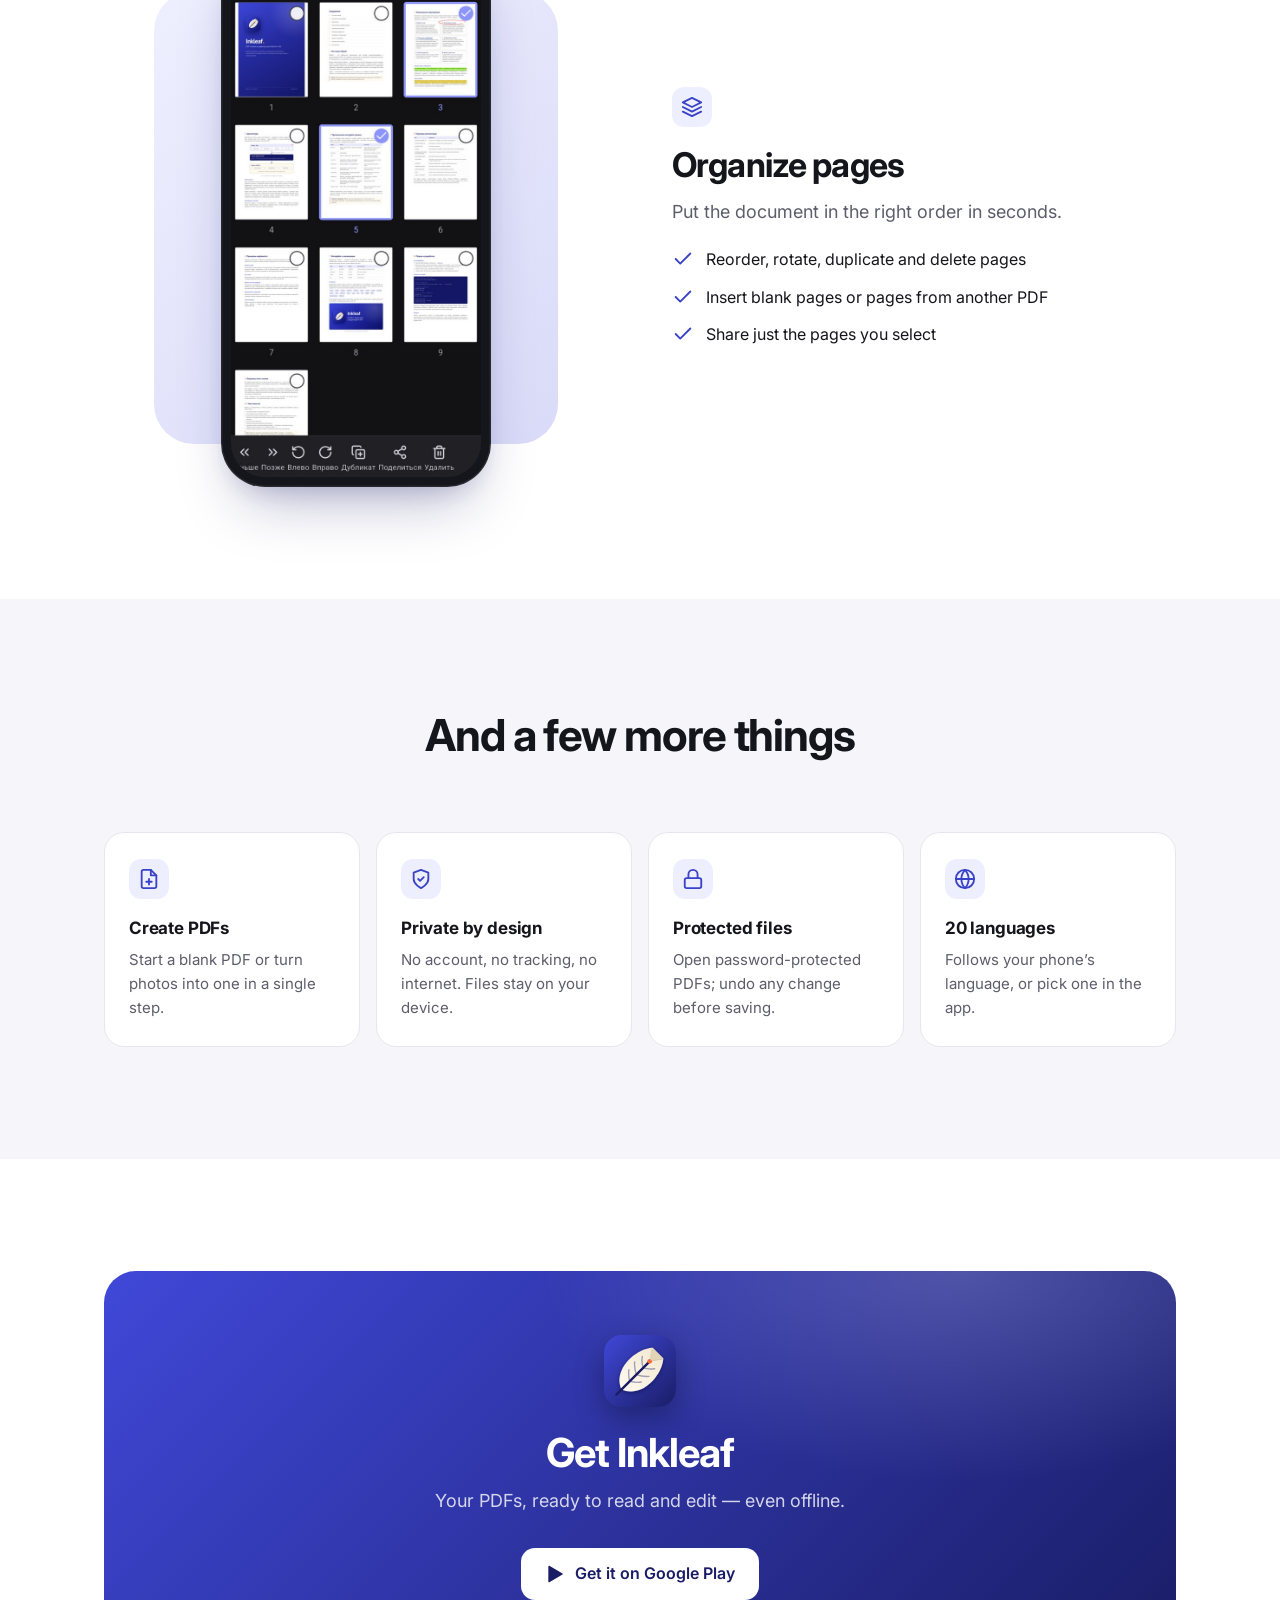
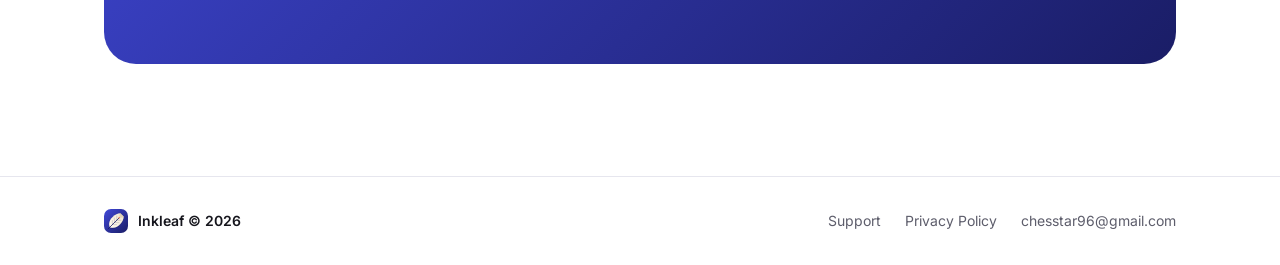
==== commit 5241aef3: "Add files via upload" ====
--- a/index.html
+++ b/index.html
@@ -6,7 +6,13 @@
 <title>Inkleaf — PDF Reader & Editor</title>
 <meta name="description" content="Read, mark up and edit PDFs on your phone. Works offline; your files stay on your device.">
 <meta name="theme-color" content="#3a42c8">
+<meta property="og:title" content="Inkleaf — PDF Reader & Editor">
+<meta property="og:description" content="Read, mark up and edit PDFs on your phone. Works offline; your files stay on your device.">
+<meta property="og:image" content="icon.svg">
 <link rel="icon" href="icon.svg" type="image/svg+xml">
+<link rel="preconnect" href="https://fonts.googleapis.com">
+<link rel="preconnect" href="https://fonts.gstatic.com" crossorigin>
+<link rel="stylesheet" href="https://fonts.googleapis.com/css2?family=Inter:wght@400;500;600;700&display=swap">
 <link rel="stylesheet" href="style.css">
 </head>
 <body>
@@ -20,46 +26,84 @@
 </div></header>
 <section class="hero"><div class="wrap">
   <div class="hero-text">
-    <img class="hero-icon" src="icon.svg" alt="">
-    <h1>Read, mark up and edit PDFs on your phone</h1>
-    <p class="lead">Inkleaf is a fast, focused PDF app. Highlight, draw, retype text, rearrange pages — all offline, with your documents staying on your device.</p>
+    <p class="pill"><img src="icon.svg" alt="">PDF reader &amp; editor</p>
+    <h1>Your PDFs. <em>Read, marked up, edited.</em></h1>
+    <p class="lead">Inkleaf is a fast, focused PDF app for your phone. Highlight, draw, retype text and rearrange pages — fully offline, with files that never leave your device.</p>
     <div class="buttons">
       <a class="btn" href="https://play.google.com/store/apps/details?id=com.inkleaf"><svg viewBox="0 0 24 24" fill="currentColor" aria-hidden="true"><path d="M4 2.8v18.4c0 .6.7 1 1.2.7L21 12.7c.5-.3.5-1.1 0-1.4L5.2 2.1c-.5-.3-1.2.1-1.2.7z"/></svg>Get it on Google Play</a>
-      <a class="btn ghost" href="support.html">Help & support</a>
+      <a class="btn ghost" href="support.html">Help &amp; support</a>
     </div>
-    <ul class="badges"><li>No account</li><li>No ads</li><li>Works offline</li><li>20 languages</li></ul>
+    <ul class="checks"><li><svg viewBox="0 0 24 24" fill="none" stroke="currentColor" stroke-width="2" stroke-linecap="round" stroke-linejoin="round" aria-hidden="true"><path d="M20 6 9 17l-5-5"/></svg>No account</li><li><svg viewBox="0 0 24 24" fill="none" stroke="currentColor" stroke-width="2" stroke-linecap="round" stroke-linejoin="round" aria-hidden="true"><path d="M20 6 9 17l-5-5"/></svg>No ads</li><li><svg viewBox="0 0 24 24" fill="none" stroke="currentColor" stroke-width="2" stroke-linecap="round" stroke-linejoin="round" aria-hidden="true"><path d="M20 6 9 17l-5-5"/></svg>Works offline</li><li><svg viewBox="0 0 24 24" fill="none" stroke="currentColor" stroke-width="2" stroke-linecap="round" stroke-linejoin="round" aria-hidden="true"><path d="M20 6 9 17l-5-5"/></svg>20 languages</li></ul>
   </div>
-  <div class="hero-phone"><img src="01-home.jpg" alt="Library screen" width="540" height="960"></div>
+  <div class="hero-art">
+    <div class="phone front"><img src="screen-01-home.jpg" alt="Inkleaf library" width="600" height="1200"></div>
+    <div class="phone back"><img src="screen-03-annotate.jpg" alt="Annotating a PDF in Inkleaf" width="600" height="1200"></div>
+  </div>
 </div></section>
-<main><div class="wrap">
-  <section class="block">
+<section class="section"><div class="wrap">
+  <div class="section-head">
     <p class="eyebrow">Features</p>
-    <h2>Everything you need for PDFs</h2>
-    <p class="section-lead">From quick reading to real edits — without uploading your files anywhere.</p>
-    <div class="features">
-      <div class="card"><div class="ico"><svg viewBox="0 0 24 24" fill="none" stroke="currentColor" stroke-width="2" stroke-linecap="round" stroke-linejoin="round" aria-hidden="true"><path d="M2 4h6a4 4 0 0 1 4 4v12a3 3 0 0 0-3-3H2z"/><path d="M22 4h-6a4 4 0 0 0-4 4v12a3 3 0 0 1 3-3h7z"/></svg></div><h3>Read comfortably</h3><p>Smooth scrolling or page by page, thumbnails, search, bookmarks and night reading. Files reopen where you left off.</p></div>
-      <div class="card"><div class="ico"><svg viewBox="0 0 24 24" fill="none" stroke="currentColor" stroke-width="2" stroke-linecap="round" stroke-linejoin="round" aria-hidden="true"><path d="M12 20h9"/><path d="M16.5 3.5a2.1 2.1 0 0 1 3 3L7 19l-4 1 1-4z"/></svg></div><h3>Comment and mark up</h3><p>Highlight, underline, strike out, draw by hand, add shapes, text boxes and sticky notes.</p></div>
-      <div class="card"><div class="ico"><svg viewBox="0 0 24 24" fill="none" stroke="currentColor" stroke-width="2" stroke-linecap="round" stroke-linejoin="round" aria-hidden="true"><path d="M4 7V4h16v3"/><path d="M9 20h6"/><path d="M12 4v16"/></svg></div><h3>Edit text and images</h3><p>Retype paragraphs, change fonts and colours; move, resize, replace or delete images.</p></div>
-      <div class="card"><div class="ico"><svg viewBox="0 0 24 24" fill="none" stroke="currentColor" stroke-width="2" stroke-linecap="round" stroke-linejoin="round" aria-hidden="true"><path d="m12 2 10 5-10 5L2 7z"/><path d="m2 17 10 5 10-5"/><path d="m2 12 10 5 10-5"/></svg></div><h3>Organize pages</h3><p>Reorder, rotate, duplicate, delete and insert pages; share only the pages you pick.</p></div>
-      <div class="card"><div class="ico"><svg viewBox="0 0 24 24" fill="none" stroke="currentColor" stroke-width="2" stroke-linecap="round" stroke-linejoin="round" aria-hidden="true"><path d="M14 2H6a2 2 0 0 0-2 2v16a2 2 0 0 0 2 2h12a2 2 0 0 0 2-2V8z"/><path d="M14 2v6h6"/><path d="M12 18v-6"/><path d="M9 15h6"/></svg></div><h3>Create PDFs</h3><p>Start a blank PDF or turn photos into a PDF in one step.</p></div>
-      <div class="card"><div class="ico"><svg viewBox="0 0 24 24" fill="none" stroke="currentColor" stroke-width="2" stroke-linecap="round" stroke-linejoin="round" aria-hidden="true"><path d="M12 22s8-4 8-10V5l-8-3-8 3v7c0 6 8 10 8 10z"/><path d="m9 12 2 2 4-4"/></svg></div><h3>Private by design</h3><p>No account, no tracking, no internet needed. Your documents never leave your device.</p></div>
+    <h2>Everything a PDF needs, nothing it doesn’t</h2>
+    <p>From quick reading to real edits — in one clean app.</p>
+  </div>
+    <div class="feature">
+      <div class="art"><div class="phone "><img src="screen-02-reader.jpg" alt="Reading a PDF" width="600" height="1200" loading="lazy"></div></div>
+      <div>
+        <div class="num"><svg viewBox="0 0 24 24" fill="none" stroke="currentColor" stroke-width="2" stroke-linecap="round" stroke-linejoin="round" aria-hidden="true"><path d="M2 4h6a4 4 0 0 1 4 4v12a3 3 0 0 0-3-3H2z"/><path d="M22 4h-6a4 4 0 0 0-4 4v12a3 3 0 0 1 3-3h7z"/></svg></div>
+        <h3>Read comfortably</h3>
+        <p>Pick up any file exactly where you left off.</p>
+        <ul><li><svg viewBox="0 0 24 24" fill="none" stroke="currentColor" stroke-width="2" stroke-linecap="round" stroke-linejoin="round" aria-hidden="true"><path d="M20 6 9 17l-5-5"/></svg><span>Smooth scrolling or one page at a time</span></li><li><svg viewBox="0 0 24 24" fill="none" stroke="currentColor" stroke-width="2" stroke-linecap="round" stroke-linejoin="round" aria-hidden="true"><path d="M20 6 9 17l-5-5"/></svg><span>Thumbnails, quick scrubber and “Go to page”</span></li><li><svg viewBox="0 0 24 24" fill="none" stroke="currentColor" stroke-width="2" stroke-linecap="round" stroke-linejoin="round" aria-hidden="true"><path d="M20 6 9 17l-5-5"/></svg><span>Search the whole document, bookmarks, night reading</span></li></ul>
+      </div>
     </div>
-  </section>
-  <section class="block">
-    <h2>See it in action</h2>
-    <div class="shots">
-    <img src="01-home.jpg" alt="Library screen" loading="lazy" width="540" height="960">
-    <img src="02-reader.jpg" alt="Reading a PDF" loading="lazy" width="540" height="960">
-    <img src="03-annotate.jpg" alt="Annotating a PDF" loading="lazy" width="540" height="960">
+    <div class="feature">
+      <div class="art"><div class="phone "><img src="screen-03-annotate.jpg" alt="Annotating a PDF" width="600" height="1200" loading="lazy"></div></div>
+      <div>
+        <div class="num"><svg viewBox="0 0 24 24" fill="none" stroke="currentColor" stroke-width="2" stroke-linecap="round" stroke-linejoin="round" aria-hidden="true"><path d="M12 20h9"/><path d="M16.5 3.5a2.1 2.1 0 0 1 3 3L7 19l-4 1 1-4z"/></svg></div>
+        <h3>Comment and mark up</h3>
+        <p>Mark what matters, the way you would on paper.</p>
+        <ul><li><svg viewBox="0 0 24 24" fill="none" stroke="currentColor" stroke-width="2" stroke-linecap="round" stroke-linejoin="round" aria-hidden="true"><path d="M20 6 9 17l-5-5"/></svg><span>Highlight, underline and strike through text</span></li><li><svg viewBox="0 0 24 24" fill="none" stroke="currentColor" stroke-width="2" stroke-linecap="round" stroke-linejoin="round" aria-hidden="true"><path d="M20 6 9 17l-5-5"/></svg><span>Draw in any colour, thickness and opacity</span></li><li><svg viewBox="0 0 24 24" fill="none" stroke="currentColor" stroke-width="2" stroke-linecap="round" stroke-linejoin="round" aria-hidden="true"><path d="M20 6 9 17l-5-5"/></svg><span>Shapes, arrows, text boxes and sticky notes</span></li></ul>
+      </div>
     </div>
-  </section>
+    <div class="feature">
+      <div class="art"><div class="phone "><img src="screen-04-edit.jpg" alt="Editing text in a PDF" width="600" height="1200" loading="lazy"></div></div>
+      <div>
+        <div class="num"><svg viewBox="0 0 24 24" fill="none" stroke="currentColor" stroke-width="2" stroke-linecap="round" stroke-linejoin="round" aria-hidden="true"><path d="M4 7V4h16v3"/><path d="M9 20h6"/><path d="M12 4v16"/></svg></div>
+        <h3>Edit text and images</h3>
+        <p>Fix a typo or swap a picture without starting over.</p>
+        <ul><li><svg viewBox="0 0 24 24" fill="none" stroke="currentColor" stroke-width="2" stroke-linecap="round" stroke-linejoin="round" aria-hidden="true"><path d="M20 6 9 17l-5-5"/></svg><span>Retype paragraphs; change font, size and colour</span></li><li><svg viewBox="0 0 24 24" fill="none" stroke="currentColor" stroke-width="2" stroke-linecap="round" stroke-linejoin="round" aria-hidden="true"><path d="M20 6 9 17l-5-5"/></svg><span>Move, resize, rotate, flip, replace or delete images</span></li><li><svg viewBox="0 0 24 24" fill="none" stroke="currentColor" stroke-width="2" stroke-linecap="round" stroke-linejoin="round" aria-hidden="true"><path d="M20 6 9 17l-5-5"/></svg><span>Add your own text and pictures anywhere</span></li></ul>
+      </div>
+    </div>
+    <div class="feature">
+      <div class="art"><div class="phone "><img src="screen-05-pages.jpg" alt="Organizing pages" width="600" height="1200" loading="lazy"></div></div>
+      <div>
+        <div class="num"><svg viewBox="0 0 24 24" fill="none" stroke="currentColor" stroke-width="2" stroke-linecap="round" stroke-linejoin="round" aria-hidden="true"><path d="m12 2 10 5-10 5L2 7z"/><path d="m2 17 10 5 10-5"/><path d="m2 12 10 5 10-5"/></svg></div>
+        <h3>Organize pages</h3>
+        <p>Put the document in the right order in seconds.</p>
+        <ul><li><svg viewBox="0 0 24 24" fill="none" stroke="currentColor" stroke-width="2" stroke-linecap="round" stroke-linejoin="round" aria-hidden="true"><path d="M20 6 9 17l-5-5"/></svg><span>Reorder, rotate, duplicate and delete pages</span></li><li><svg viewBox="0 0 24 24" fill="none" stroke="currentColor" stroke-width="2" stroke-linecap="round" stroke-linejoin="round" aria-hidden="true"><path d="M20 6 9 17l-5-5"/></svg><span>Insert blank pages or pages from another PDF</span></li><li><svg viewBox="0 0 24 24" fill="none" stroke="currentColor" stroke-width="2" stroke-linecap="round" stroke-linejoin="round" aria-hidden="true"><path d="M20 6 9 17l-5-5"/></svg><span>Share just the pages you select</span></li></ul>
+      </div>
+    </div>
+</div></section>
+<section class="section alt"><div class="wrap">
+  <div class="section-head">
+    <h2>And a few more things</h2>
+  </div>
+  <div class="extras">
+      <div class="extra"><div class="num"><svg viewBox="0 0 24 24" fill="none" stroke="currentColor" stroke-width="2" stroke-linecap="round" stroke-linejoin="round" aria-hidden="true"><path d="M14 2H6a2 2 0 0 0-2 2v16a2 2 0 0 0 2 2h12a2 2 0 0 0 2-2V8z"/><path d="M14 2v6h6"/><path d="M12 18v-6"/><path d="M9 15h6"/></svg></div><h3>Create PDFs</h3><p>Start a blank PDF or turn photos into one in a single step.</p></div>
+      <div class="extra"><div class="num"><svg viewBox="0 0 24 24" fill="none" stroke="currentColor" stroke-width="2" stroke-linecap="round" stroke-linejoin="round" aria-hidden="true"><path d="M12 22s8-4 8-10V5l-8-3-8 3v7c0 6 8 10 8 10z"/><path d="m9 12 2 2 4-4"/></svg></div><h3>Private by design</h3><p>No account, no tracking, no internet. Files stay on your device.</p></div>
+      <div class="extra"><div class="num"><svg viewBox="0 0 24 24" fill="none" stroke="currentColor" stroke-width="2" stroke-linecap="round" stroke-linejoin="round" aria-hidden="true"><rect x="3" y="11" width="18" height="11" rx="2"/><path d="M7 11V7a5 5 0 0 1 10 0v4"/></svg></div><h3>Protected files</h3><p>Open password-protected PDFs; undo any change before saving.</p></div>
+      <div class="extra"><div class="num"><svg viewBox="0 0 24 24" fill="none" stroke="currentColor" stroke-width="2" stroke-linecap="round" stroke-linejoin="round" aria-hidden="true"><circle cx="12" cy="12" r="10"/><path d="M2 12h20"/><path d="M12 2a15.3 15.3 0 0 1 4 10 15.3 15.3 0 0 1-4 10 15.3 15.3 0 0 1-4-10 15.3 15.3 0 0 1 4-10z"/></svg></div><h3>20 languages</h3><p>Follows your phone’s language, or pick one in the app.</p></div>
+  </div>
+</div></section>
+<section class="section"><div class="wrap">
   <div class="cta">
-    <div><h2>Get Inkleaf</h2><p>Your PDFs, ready to read and edit — even offline.</p></div>
+    <img src="icon.svg" alt="">
+    <h2>Get Inkleaf</h2>
+    <p>Your PDFs, ready to read and edit — even offline.</p>
     <a class="btn" href="https://play.google.com/store/apps/details?id=com.inkleaf"><svg viewBox="0 0 24 24" fill="currentColor" aria-hidden="true"><path d="M4 2.8v18.4c0 .6.7 1 1.2.7L21 12.7c.5-.3.5-1.1 0-1.4L5.2 2.1c-.5-.3-1.2.1-1.2.7z"/></svg>Get it on Google Play</a>
   </div>
-</div></main>
+</div></section>
 <footer><div class="wrap">
-  <span class="copy">© 2026 Inkleaf</span>
+  <span class="copy"><img src="icon.svg" alt="">Inkleaf © 2026</span>
   <a href="support.html">Support</a>
   <a href="privacy.html">Privacy Policy</a>
   <a href="mailto:chesstar96@gmail.com">chesstar96@gmail.com</a>
--- a/style.css
+++ b/style.css
@@ -1,27 +1,32 @@
 :root {
-  --bg: #f6f6f8;
+  --bg: #ffffff;
+  --bg-alt: #f5f5fa;
   --card: #ffffff;
-  --border: #e3e3e8;
-  --text: #1d1d22;
-  --muted: #5e5e66;
+  --border: #e6e6ee;
+  --text: #15151c;
+  --muted: #5d5d6b;
   --accent: #3a42c8;
-  --accent-soft: #ecedfd;
-  --hero-a: #4048d8;
-  --hero-b: #1a1d66;
-  --shadow: 0 1px 2px rgba(20, 22, 60, .06), 0 8px 24px rgba(20, 22, 60, .06);
+  --accent-2: #5b63f0;
+  --accent-soft: #eeeffe;
+  --deep: #1a1d66;
+  --frame: #15161c;
+  --shadow-lg: 0 30px 60px -20px rgba(26, 29, 102, .35), 0 12px 24px -12px rgba(26, 29, 102, .2);
+  --shadow: 0 1px 2px rgba(20, 22, 60, .05), 0 6px 20px rgba(20, 22, 60, .06);
 }
 @media (prefers-color-scheme: dark) {
   :root {
-    --bg: #141417;
-    --card: #1f1f24;
-    --border: #2f2f36;
-    --text: #ececef;
-    --muted: #a6a6ae;
+    --bg: #0f0f14;
+    --bg-alt: #16161d;
+    --card: #1c1c24;
+    --border: #2a2a34;
+    --text: #f0f0f4;
+    --muted: #a3a3b0;
     --accent: #8b93ff;
-    --accent-soft: #23264f;
-    --hero-a: #2f36b0;
-    --hero-b: #12144a;
-    --shadow: 0 1px 2px rgba(0, 0, 0, .3), 0 8px 24px rgba(0, 0, 0, .25);
+    --accent-2: #a6acff;
+    --accent-soft: #20224a;
+    --frame: #000;
+    --shadow-lg: 0 30px 60px -20px rgba(0, 0, 0, .7);
+    --shadow: 0 1px 2px rgba(0, 0, 0, .4);
   }
 }
 
@@ -31,133 +36,206 @@
   margin: 0;
   background: var(--bg);
   color: var(--text);
-  font: 16px/1.6 Inter, system-ui, -apple-system, "Segoe UI", Roboto, sans-serif;
+  font: 400 16px/1.6 "Inter", system-ui, -apple-system, "Segoe UI", Roboto, sans-serif;
   -webkit-font-smoothing: antialiased;
-}
-a { color: var(--accent); }
+  -moz-osx-font-smoothing: grayscale;
+}
+a { color: var(--accent); text-underline-offset: 3px; }
 img { max-width: 100%; display: block; }
-b { font-weight: 600; }
-
-.wrap { max-width: 1040px; margin: 0 auto; padding: 0 20px; }
-@media (max-width: 480px) { .wrap { padding: 0 16px; } }
+b, strong { font-weight: 600; color: var(--text); }
+h1, h2, h3 { font-weight: 700; letter-spacing: -.025em; color: var(--text); }
+
+.wrap { max-width: 1120px; margin: 0 auto; padding: 0 24px; }
+@media (max-width: 520px) { .wrap { padding: 0 18px; } }
 
 /* ---------- header ---------- */
 header {
-  position: sticky; top: 0; z-index: 10;
-  background: color-mix(in srgb, var(--card) 88%, transparent);
-  backdrop-filter: saturate(1.6) blur(12px);
-  -webkit-backdrop-filter: saturate(1.6) blur(12px);
-  border-bottom: 1px solid var(--border);
-}
-header .wrap { display: flex; align-items: center; gap: 8px; height: 60px; }
-.brand { display: flex; align-items: center; gap: 10px; font-weight: 700; font-size: 18px; letter-spacing: -.01em; color: var(--text); text-decoration: none; margin-right: auto; }
-.brand img { width: 30px; height: 30px; border-radius: 8px; }
-nav { display: flex; align-items: center; gap: 4px; font-size: 15px; white-space: nowrap; }
-nav a { color: var(--muted); text-decoration: none; padding: 6px 10px; border-radius: 8px; }
-nav a:hover { color: var(--text); background: var(--accent-soft); }
-nav a[aria-current] { color: var(--accent); font-weight: 600; }
-nav a[lang] { border: 1px solid var(--border); font-size: 13px; font-weight: 600; padding: 4px 8px; margin-left: 4px; }
-@media (max-width: 480px) { nav { font-size: 14px; gap: 0; } nav a { padding: 6px 7px; } .brand span { display: none; } }
-
-/* ---------- hero ---------- */
-.hero {
-  background:
-    radial-gradient(1200px 500px at 85% -10%, rgba(255,255,255,.16), transparent 60%),
-    linear-gradient(135deg, var(--hero-a), var(--hero-b));
-  color: #fff;
-  overflow: hidden;
-}
-.hero .wrap { display: grid; grid-template-columns: 1.15fr .85fr; gap: 48px; align-items: center; padding-top: 64px; padding-bottom: 0; }
-.hero-text { padding-bottom: 64px; }
-.hero-icon { width: 76px; height: 76px; border-radius: 18px; box-shadow: 0 8px 24px rgba(0,0,0,.25); margin-bottom: 24px; }
-.hero h1 { font-size: clamp(32px, 5.2vw, 52px); line-height: 1.08; letter-spacing: -.025em; margin: 0 0 16px; }
-.hero .lead { font-size: clamp(17px, 2vw, 19px); color: rgba(255,255,255,.82); margin: 0 0 28px; max-width: 520px; }
-.hero-phone { align-self: end; justify-self: center; width: min(320px, 100%); }
-.hero-phone img { border-radius: 28px 28px 0 0; box-shadow: 0 -10px 40px rgba(0,0,0,.35); }
-.badges { display: flex; gap: 8px 18px; flex-wrap: wrap; margin-top: 22px; padding: 0; list-style: none; font-size: 14px; color: rgba(255,255,255,.78); }
-.badges li::before { content: "✓"; margin-right: 6px; color: #b9beff; font-weight: 700; }
-@media (max-width: 760px) {
-  .hero .wrap { grid-template-columns: 1fr; gap: 8px; padding-top: 40px; }
-  .hero-text { padding-bottom: 24px; }
-  .hero-phone { width: min(260px, 72%); }
-  .hero-phone img { aspect-ratio: 540 / 640; object-fit: cover; object-position: top; }
+  position: sticky; top: 0; z-index: 20;
+  background: color-mix(in srgb, var(--bg) 82%, transparent);
+  backdrop-filter: saturate(1.8) blur(14px);
+  -webkit-backdrop-filter: saturate(1.8) blur(14px);
+  border-bottom: 1px solid color-mix(in srgb, var(--border) 70%, transparent);
+}
+header .wrap { display: flex; align-items: center; height: 64px; gap: 4px; }
+.brand { display: flex; align-items: center; gap: 10px; font-weight: 700; font-size: 18px; letter-spacing: -.02em; color: var(--text); text-decoration: none; margin-right: auto; }
+.brand img { width: 32px; height: 32px; border-radius: 9px; }
+nav { display: flex; align-items: center; gap: 2px; font-size: 15px; font-weight: 500; white-space: nowrap; }
+nav a { color: var(--muted); text-decoration: none; padding: 8px 12px; border-radius: 10px; transition: color .15s, background .15s; }
+nav a:hover { color: var(--text); background: var(--bg-alt); }
+nav a[aria-current] { color: var(--text); }
+nav a[lang] { margin-left: 6px; font-size: 13px; font-weight: 600; padding: 6px 10px; border: 1px solid var(--border); }
+@media (max-width: 520px) {
+  nav { font-size: 14px; }
+  nav a { padding: 8px 8px; }
+  .brand span { display: none; }
 }
 
 /* ---------- buttons ---------- */
 .buttons { display: flex; gap: 12px; flex-wrap: wrap; }
 .btn {
-  display: inline-flex; align-items: center; gap: 8px;
-  padding: 13px 22px; border-radius: 12px;
-  background: var(--accent); color: #fff; text-decoration: none; font-weight: 600; font-size: 16px;
-  transition: transform .15s ease, box-shadow .15s ease;
-}
-.btn:hover { transform: translateY(-1px); box-shadow: 0 6px 16px rgba(20,22,60,.2); }
+  display: inline-flex; align-items: center; justify-content: center; gap: 10px;
+  height: 52px; padding: 0 24px; border-radius: 14px;
+  background: var(--text); color: var(--bg);
+  font-weight: 600; font-size: 16px; text-decoration: none; white-space: nowrap;
+  transition: transform .15s ease, box-shadow .15s ease, background .15s;
+}
+.btn:hover { transform: translateY(-1px); box-shadow: 0 10px 24px -8px rgba(20, 22, 60, .45); }
 .btn svg { width: 20px; height: 20px; flex: none; }
-@media (prefers-color-scheme: dark) { .btn { color: #12144a; } }
-.hero .btn { background: #fff; color: #2a31a8; }
-.hero .btn.ghost { background: rgba(255,255,255,.12); color: #fff; box-shadow: inset 0 0 0 1px rgba(255,255,255,.28); }
-
-/* ---------- sections ---------- */
-section.block { padding: 72px 0 0; }
-.eyebrow { color: var(--accent); font-weight: 600; font-size: 14px; letter-spacing: .06em; text-transform: uppercase; margin: 0 0 8px; }
-h2 { font-size: clamp(26px, 3.6vw, 34px); line-height: 1.2; letter-spacing: -.02em; margin: 0 0 12px; }
-.section-lead { color: var(--muted); font-size: 18px; margin: 0 0 32px; max-width: 620px; }
-
-.features { display: grid; grid-template-columns: repeat(3, 1fr); gap: 16px; }
-@media (max-width: 860px) { .features { grid-template-columns: repeat(2, 1fr); } }
-@media (max-width: 560px) { .features { grid-template-columns: 1fr; } }
-.card { background: var(--card); border: 1px solid var(--border); border-radius: 18px; padding: 24px; box-shadow: var(--shadow); }
-.card .ico { width: 44px; height: 44px; border-radius: 12px; background: var(--accent-soft); color: var(--accent); display: grid; place-items: center; margin-bottom: 16px; }
-.card .ico svg { width: 22px; height: 22px; }
-.card h3 { font-size: 17px; margin: 0 0 6px; }
-.card p { margin: 0; color: var(--muted); font-size: 15px; }
-
-.shots {
-  display: grid; grid-auto-flow: column; grid-auto-columns: minmax(220px, 1fr);
-  gap: 20px; overflow-x: auto; scroll-snap-type: x mandatory;
-  padding: 4px 4px 16px; margin: 0 -4px;
-  scrollbar-width: thin;
-}
-.shots img { scroll-snap-align: start; border-radius: 22px; box-shadow: var(--shadow); border: 1px solid var(--border); width: 100%; height: auto; }
-@media (max-width: 560px) { .shots { grid-auto-columns: 68%; } }
-
-.cta { margin: 72px 0 0; padding: 40px; border-radius: 24px; background: linear-gradient(135deg, var(--hero-a), var(--hero-b)); color: #fff; display: flex; gap: 24px; align-items: center; justify-content: space-between; flex-wrap: wrap; }
-.cta h2 { margin: 0 0 6px; color: #fff; }
-.cta p { margin: 0; color: rgba(255,255,255,.8); }
-.cta .btn { background: #fff; color: #2a31a8; }
-@media (max-width: 480px) { .cta { padding: 28px 22px; } }
+.btn.ghost { background: transparent; color: var(--text); box-shadow: inset 0 0 0 1.5px var(--border); }
+.btn.ghost:hover { background: var(--bg-alt); box-shadow: inset 0 0 0 1.5px var(--border); }
+@media (max-width: 520px) { .buttons .btn { flex: 1 1 100%; } }
+
+/* ---------- phone frame ---------- */
+.phone {
+  position: relative; width: 280px; aspect-ratio: 960 / 1920;
+  padding: 10px; border-radius: 44px; background: var(--frame);
+  box-shadow: var(--shadow-lg), inset 0 0 0 1.5px rgba(255, 255, 255, .08);
+  flex: none;
+}
+.phone img { width: 100%; height: 100%; object-fit: cover; object-position: top; border-radius: 34px; }
+.phone::before { /* camera */
+  content: ""; position: absolute; top: 20px; left: 50%; width: 10px; height: 10px; margin-left: -5px;
+  border-radius: 50%; background: #2a2b33; z-index: 1; display: none;
+}
+
+/* ---------- hero ---------- */
+.hero { position: relative; overflow: hidden; padding: 72px 0 40px; }
+.hero::before {
+  content: ""; position: absolute; top: -380px; right: -260px; width: 1000px; height: 1000px; z-index: -1; pointer-events: none;
+  background: radial-gradient(closest-side, color-mix(in srgb, var(--accent-2) 22%, transparent), transparent);
+}
+.hero .wrap { display: grid; grid-template-columns: 1fr 520px; gap: 40px; align-items: center; }
+.pill {
+  display: inline-flex; align-items: center; gap: 8px; margin: 0 0 22px;
+  padding: 6px 14px 6px 6px; border-radius: 999px; background: var(--accent-soft); color: var(--accent);
+  font-size: 14px; font-weight: 600;
+}
+.pill img { width: 26px; height: 26px; border-radius: 7px; }
+.hero h1 { font-size: clamp(38px, 5.6vw, 64px); line-height: 1.04; letter-spacing: -.035em; margin: 0 0 20px; }
+.hero h1 em { font-style: normal; background: linear-gradient(120deg, var(--accent), var(--accent-2)); -webkit-background-clip: text; background-clip: text; color: transparent; }
+.hero .lead { font-size: clamp(17px, 1.6vw, 20px); line-height: 1.55; color: var(--muted); margin: 0 0 32px; max-width: 540px; }
+.checks { display: flex; flex-wrap: wrap; gap: 10px 22px; margin: 28px 0 0; padding: 0; list-style: none; font-size: 15px; color: var(--muted); font-weight: 500; }
+.checks li { display: flex; align-items: center; gap: 8px; }
+.checks svg { width: 18px; height: 18px; color: var(--accent); flex: none; }
+
+.hero-art { position: relative; height: 660px; }
+.hero-art .phone { position: absolute; }
+.hero-art .phone.front { right: 210px; top: 10px; z-index: 2; }
+.hero-art .phone.back { right: 0; top: 90px; transform: rotate(5deg); opacity: .97; }
+
+@media (max-width: 980px) {
+  .hero .wrap { grid-template-columns: 1fr; gap: 48px; }
+  .hero-text { text-align: center; }
+  .hero .lead { margin-left: auto; margin-right: auto; }
+  .hero .buttons, .checks { justify-content: center; }
+  .hero-art { height: 520px; width: 440px; max-width: 100%; margin: 0 auto; }
+  .hero-art .phone { width: 230px; }
+  .hero-art .phone.front { right: auto; left: 0; }
+}
+@media (max-width: 520px) {
+  .hero { padding-top: 44px; }
+  .hero-art { height: 470px; width: 330px; }
+  .hero-art .phone { width: 196px; border-radius: 34px; padding: 8px; }
+  .hero-art .phone img { border-radius: 27px; }
+  .hero-art .phone.back { top: 60px; }
+}
+
+/* ---------- showcase ---------- */
+.section { padding: 112px 0; }
+.section.alt { background: var(--bg-alt); }
+.section-head { text-align: center; max-width: 680px; margin: 0 auto 72px; }
+.eyebrow { color: var(--accent); font-weight: 600; font-size: 14px; letter-spacing: .08em; text-transform: uppercase; margin: 0 0 12px; }
+.section-head h2 { font-size: clamp(30px, 4vw, 44px); line-height: 1.1; margin: 0 0 16px; }
+.section-head p { font-size: 18px; color: var(--muted); margin: 0; }
+
+.feature { display: grid; grid-template-columns: 1fr 1fr; gap: 64px; align-items: center; }
+.feature + .feature { margin-top: 112px; }
+.feature .art { display: flex; justify-content: center; position: relative; }
+.feature .art::before {
+  content: ""; position: absolute; inset: 8% 10%; border-radius: 40px; z-index: 0;
+  background: linear-gradient(140deg, var(--accent-soft), color-mix(in srgb, var(--accent-2) 18%, var(--bg-alt)));
+}
+.feature .phone { z-index: 1; width: 270px; }
+.feature:nth-child(even) .art { order: 2; }
+.feature h3 { font-size: clamp(26px, 3vw, 34px); line-height: 1.15; margin: 0 0 14px; }
+.feature p { font-size: 18px; color: var(--muted); margin: 0 0 20px; }
+.feature ul { list-style: none; margin: 0; padding: 0; display: grid; gap: 12px; }
+.feature li { display: flex; gap: 12px; align-items: flex-start; font-size: 16px; }
+.feature li svg { width: 22px; height: 22px; flex: none; color: var(--accent); margin-top: 1px; }
+.num { display: inline-grid; place-items: center; width: 40px; height: 40px; border-radius: 12px; background: var(--accent-soft); color: var(--accent); margin-bottom: 18px; }
+.num svg { width: 22px; height: 22px; }
+@media (max-width: 860px) {
+  .section { padding: 80px 0; }
+  .section-head { margin-bottom: 48px; }
+  .feature { grid-template-columns: 1fr; gap: 36px; }
+  .feature + .feature { margin-top: 80px; }
+  .feature:nth-child(even) .art { order: 0; }
+  .feature .phone { width: 230px; }
+}
+
+/* ---------- extras grid ---------- */
+.extras { display: grid; grid-template-columns: repeat(4, 1fr); gap: 16px; }
+.extra { background: var(--card); border: 1px solid var(--border); border-radius: 20px; padding: 26px 24px; }
+.extra .num { margin-bottom: 16px; }
+.extra h3 { font-size: 17px; letter-spacing: -.01em; margin: 0 0 6px; }
+.extra p { margin: 0; font-size: 15px; color: var(--muted); }
+@media (max-width: 980px) { .extras { grid-template-columns: repeat(2, 1fr); } }
+@media (max-width: 520px) { .extras { grid-template-columns: 1fr; } }
+
+/* ---------- CTA ---------- */
+.cta {
+  position: relative; overflow: hidden; border-radius: 32px; padding: 64px 48px; text-align: center; color: #fff;
+  background: radial-gradient(600px 300px at 80% 0%, rgba(255, 255, 255, .18), transparent 70%), linear-gradient(135deg, #4048d8, var(--deep));
+}
+.cta img { width: 72px; height: 72px; border-radius: 18px; margin: 0 auto 24px; box-shadow: 0 10px 30px rgba(0, 0, 0, .3); }
+.cta h2 { color: #fff; font-size: clamp(28px, 4vw, 40px); line-height: 1.1; margin: 0 0 12px; }
+.cta p { color: rgba(255, 255, 255, .8); font-size: 18px; margin: 0 0 32px; }
+.cta .btn { background: #fff; color: #1a1d66; }
+@media (max-width: 520px) { .cta { padding: 48px 22px; border-radius: 24px; } }
 
 /* ---------- text pages ---------- */
-.page-head { background: var(--card); border-bottom: 1px solid var(--border); }
-main { padding: 0 0 80px; }
-main.doc .wrap, main.doc > .wrap { max-width: 760px; }
-main.doc { padding-top: 48px; }
-main.doc h1 { font-size: clamp(30px, 5vw, 42px); line-height: 1.15; letter-spacing: -.025em; margin: 0 0 12px; }
-main.doc h2 { font-size: 21px; letter-spacing: -.01em; margin: 40px 0 10px; }
-main.doc .lead { font-size: 18px; color: var(--muted); margin: 0 0 32px; }
-main.doc p, main.doc li { color: color-mix(in srgb, var(--text) 86%, var(--muted)); }
+main.doc { padding: 72px 0 112px; }
+main.doc .wrap { max-width: 760px; }
+main.doc h1 { font-size: clamp(34px, 5vw, 48px); line-height: 1.08; letter-spacing: -.035em; margin: 0 0 16px; }
+main.doc h2 { font-size: 22px; letter-spacing: -.02em; margin: 48px 0 12px; }
+main.doc .lead { font-size: 19px; color: var(--muted); margin: 0 0 40px; }
+main.doc p, main.doc li { color: color-mix(in srgb, var(--text) 82%, var(--muted)); }
 main.doc ul { padding-left: 22px; }
-main.doc li { margin: 6px 0; }
-.updated { display: inline-block; color: var(--muted); font-size: 14px; background: var(--accent-soft); border-radius: 999px; padding: 3px 12px; margin: 0 0 16px; }
-
-details { background: var(--card); border: 1px solid var(--border); border-radius: 14px; margin: 10px 0; box-shadow: var(--shadow); }
-summary { cursor: pointer; font-weight: 600; padding: 16px 52px 16px 20px; list-style: none; position: relative; }
+main.doc li { margin: 8px 0; }
+main.doc li::marker { color: var(--accent); }
+.updated { display: inline-block; color: var(--accent); font-size: 13px; font-weight: 600; background: var(--accent-soft); border-radius: 999px; padding: 4px 12px; margin: 0 0 20px; }
+
+details { border-bottom: 1px solid var(--border); }
+details:first-of-type { border-top: 1px solid var(--border); }
+summary {
+  cursor: pointer; list-style: none; position: relative;
+  padding: 22px 48px 22px 0; font-size: 17px; font-weight: 600; letter-spacing: -.01em;
+}
 summary::-webkit-details-marker { display: none; }
 summary::after {
-  content: ""; position: absolute; right: 20px; top: 50%; width: 9px; height: 9px; margin-top: -7px;
-  border-right: 2px solid var(--muted); border-bottom: 2px solid var(--muted); transform: rotate(45deg); transition: transform .2s;
-}
-details[open] summary::after { transform: rotate(-135deg); margin-top: -2px; }
-details > p, details > ul, details > ol { margin: 0; padding: 0 20px 18px; color: var(--muted); }
-
-.contact { background: linear-gradient(135deg, var(--hero-a), var(--hero-b)); color: #fff; border-radius: 20px; padding: 28px; margin-top: 40px; }
-.contact h2 { color: #fff; margin: 0 0 8px !important; }
-.contact p { margin: 0 0 18px; color: rgba(255,255,255,.82) !important; }
-.contact .btn { background: #fff; color: #2a31a8; word-break: break-all; }
+  content: ""; position: absolute; right: 4px; top: 50%; width: 22px; height: 22px; margin-top: -11px;
+  background:
+    linear-gradient(var(--muted), var(--muted)) center / 12px 2px no-repeat,
+    linear-gradient(var(--muted), var(--muted)) center / 2px 12px no-repeat;
+  transition: transform .2s ease;
+}
+details[open] summary::after { transform: rotate(45deg); }
+summary:hover { color: var(--accent); }
+details > p, details > ul, details > ol { margin: -6px 0 0; padding: 0 48px 24px 0; color: var(--muted) !important; }
+
+.contact {
+  margin-top: 64px; padding: 40px; border-radius: 28px; color: #fff;
+  background: radial-gradient(500px 260px at 90% 0%, rgba(255, 255, 255, .16), transparent 70%), linear-gradient(135deg, #4048d8, var(--deep));
+}
+.contact h2 { color: #fff; margin: 0 0 10px !important; font-size: 26px !important; }
+.contact p { margin: 0 0 24px; color: rgba(255, 255, 255, .82) !important; }
+.contact .btn { background: #fff; color: #1a1d66; white-space: normal; height: auto; min-height: 52px; word-break: break-all; }
+@media (max-width: 520px) { .contact { padding: 28px 22px; border-radius: 22px; } main.doc { padding-top: 48px; } }
 
 /* ---------- footer ---------- */
-footer { border-top: 1px solid var(--border); padding: 28px 0; color: var(--muted); font-size: 14px; margin-top: 0; }
-footer .wrap { display: flex; gap: 8px 20px; flex-wrap: wrap; align-items: center; }
-footer .copy { margin-right: auto; }
+footer { border-top: 1px solid var(--border); padding: 32px 0; color: var(--muted); font-size: 14px; }
+footer .wrap { display: flex; gap: 10px 24px; flex-wrap: wrap; align-items: center; }
+footer .copy { margin-right: auto; display: flex; align-items: center; gap: 10px; font-weight: 600; color: var(--text); }
+footer .copy img { width: 24px; height: 24px; border-radius: 7px; }
 footer a { color: var(--muted); text-decoration: none; }
-footer a:hover { color: var(--accent); }
+footer a:hover { color: var(--text); }
